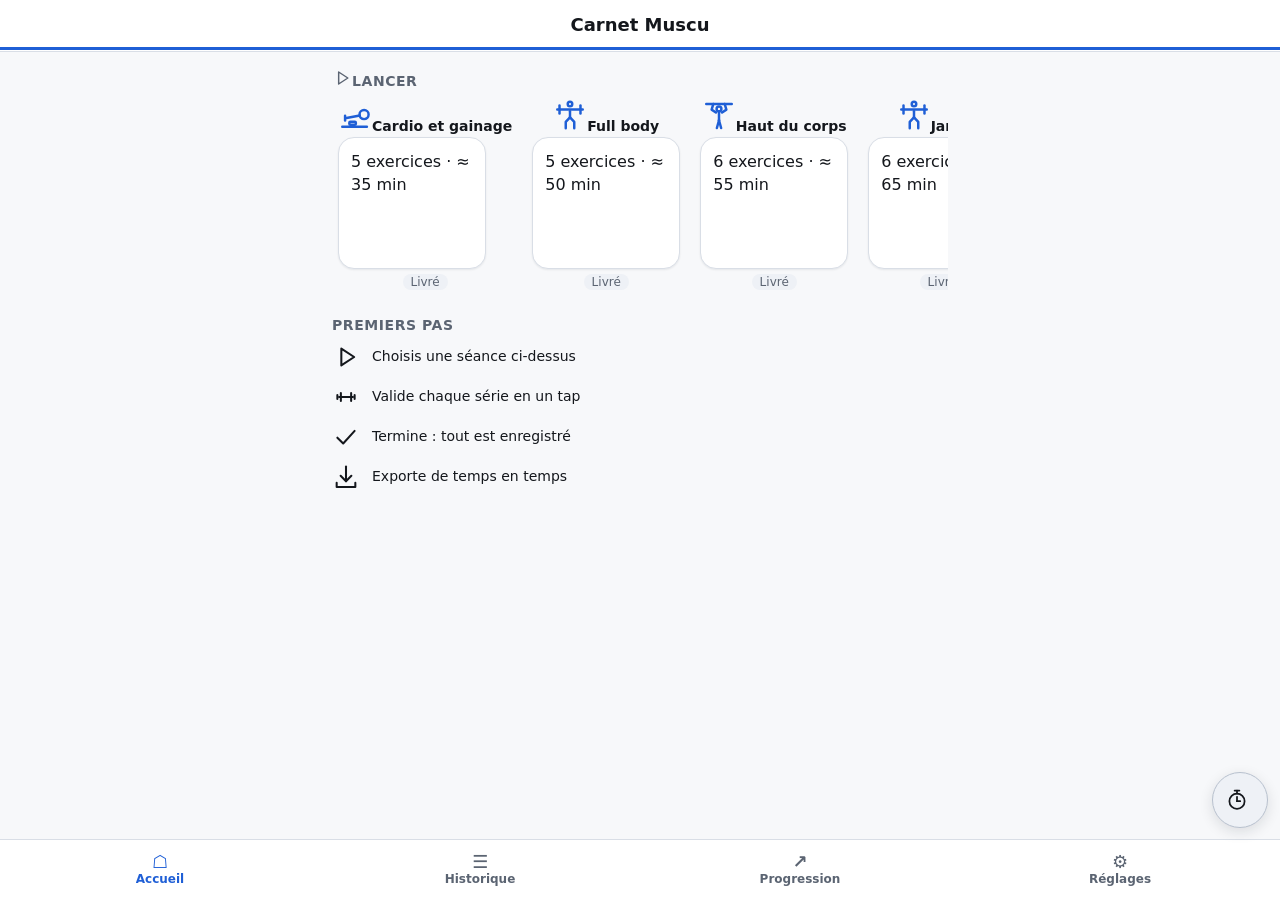
==== index.html @ d7619fd2 "Sport-suivi — PWA de suivi de musculation, hors-ligne Application vanilla JS (aucune dependance, auc" ====
<!doctype html>
<html lang="fr">
<head>
<meta charset="utf-8">
<!-- viewport-fit=cover : sans lui, env(safe-area-inset-*) vaut TOUJOURS 0px et la barre d'action
     basse passe sous l'indicateur d'accueil iOS, ce qui rend le bouton primaire intappable. -->
<meta name="viewport" content="width=device-width,initial-scale=1,viewport-fit=cover">

<title>Carnet Muscu</title>
<meta name="description" content="Carnet de musculation hors-ligne : séances, séries, progression.">

<!-- Deux theme-color plutot qu'une : la barre systeme suit le theme de l'appareil sans que le JS
     ait a intervenir, donc AVANT meme que le premier module ES soit charge. -->
<meta name="theme-color" content="#f7f8fa" media="(prefers-color-scheme: light)">
<meta name="theme-color" content="#0f1115" media="(prefers-color-scheme: dark)">

<link rel="manifest" href="./manifest.json">
<link rel="icon" href="./icons/favicon.svg" type="image/svg+xml">
<link rel="apple-touch-icon" href="./icons/apple-touch-icon-180.png">

<!-- ⚠ Sans apple-mobile-web-app-capable, `navigator.standalone` ne passe JAMAIS a true :
     toute la detection iOS de ui/install.js echoue et l'aide a l'installation s'affiche
     indefiniment a un utilisateur qui a deja installe l'application. -->
<meta name="apple-mobile-web-app-capable" content="yes">
<meta name="apple-mobile-web-app-title" content="Muscu">
<meta name="apple-mobile-web-app-status-bar-style" content="black-translucent">

<!-- Ordre impose : tokens (variables) avant tout ce qui les consomme. -->
<link rel="stylesheet" href="./css/tokens.css">
<link rel="stylesheet" href="./css/base.css">
<link rel="stylesheet" href="./css/components.css">
<link rel="stylesheet" href="./css/views.css">
<!-- v2 : cartes, defilements horizontaux, grilles d'icones, tiroir du minuteur. En DERNIER :
     il complete les feuilles precedentes et doit pouvoir les surcharger. -->
<link rel="stylesheet" href="./css/v2.css">
</head>
<body>

<!-- ══════════════════════════════════════════════════════════════════════════════════════════
     ZONE A — COQUILLE STATIQUE.
     Ecrite EN DUR ici et JAMAIS reconstruite : le JS ne fait que muter textContent, classes et
     attributs de ces noeuds. C'est cette regle qui garantit que le minuteur en cours, le focus,
     la position de scroll et le bouton sous le doigt survivent a toute action de saisie.
     Tout noeud pilote par le JS porte un id : aucune recherche par selecteur structurel, qui
     casserait silencieusement au premier remaniement de la mise en page.

     ⚠ VOCABULAIRE DE CLASSES : un seul tiret, jamais de BEM. css/ et tout le JS nomment les
     classes ainsi (.entete-bouton, .nav-onglet, .barre-action-primaire) ; ecrire ici
     .entete__bouton reviendrait a n'avoir AUCUNE regle de style sur la coquille.
     ══════════════════════════════════════════════════════════════════════════════════════════ -->

<a class="lien-evitement" href="#vue">Aller au contenu</a>

<!-- ⚠ .coquille est PORTEUSE DE FONCTION, pas de decoration : deux regles de css/ la visent —
     .coquille[data-seance='active'] .nav-basse (masque la navigation basse pendant une seance,
     sinon elle recouvre la barre d'action) et .coquille[data-repos='fini']::after (lisere vert de
     fin de repos, seul canal d'alerte fiable sur iOS). views/seance.js et ui/timer-view.js la
     cherchent par `document.querySelector('.coquille')` : si elle disparait, leur repli sur
     <body> est SILENCIEUX et les deux comportements sont perdus sans la moindre erreur.
     Ne contient QUE les zones en flux. Tout ce qui se superpose (feuille, pave, bandeau, toast,
     ecran de secours) reste DEHORS : `overflow: hidden` les rognerait. -->
<div class="coquille" id="coquille">

  <header class="entete" id="entete">
    <!-- Cache par defaut : la racine #/ n'a nulle part ou revenir. Les vues le devoilent. -->
    <button class="entete-bouton" id="btn-retour" type="button" aria-label="Retour" hidden>
      <span aria-hidden="true">&#8592;</span>
    </button>
    <div class="entete-textes">
      <h1 class="entete-titre" id="titre-ecran">Carnet Muscu</h1>
      <!-- Porte « 18:42 · Exercice 3/6 » pendant une seance : l'information de situation doit
           rester lisible sans scroller, d'ou sa place dans la coquille collee. -->
      <p class="entete-sous-titre" id="sous-titre-ecran" hidden></p>
    </div>
    <button class="entete-bouton" id="btn-menu" type="button" aria-label="Menu" aria-haspopup="menu" aria-expanded="false" hidden>
      <span aria-hidden="true">&#8942;</span>
    </button>
  </header>

  <!-- ZONE B — vues. Volontairement VIDE : le routeur monte ici et n'ecrit jamais ailleurs.
       boot.js le recupere par `document.querySelector('main')`.
       ⚠ .vue-conteneur et NON .vue : .vue-conteneur est la zone defilante (flex: 1, overflow-y),
       .vue est la section que CHAQUE vue construit dedans (largeur maximale et respiration).
       Les confondre imbrique deux fois le padding et empeche <main> de defiler. -->
  <main class="vue-conteneur" id="vue" tabindex="-1"></main>

  <!-- Navigation principale. Statique : les 4 onglets ne changent jamais, seule la classe
       active et aria-current sont mutees par le routeur. -->
  <nav class="nav-basse" id="nav-onglets" aria-label="Navigation principale">
    <a class="nav-onglet" id="onglet-accueil" href="#/" data-onglet="accueil">
      <span class="nav-onglet-icone" aria-hidden="true">&#9750;</span><span class="nav-onglet-nom">Accueil</span>
    </a>
    <a class="nav-onglet" id="onglet-historique" href="#/historique" data-onglet="historique">
      <span class="nav-onglet-icone" aria-hidden="true">&#9776;</span><span class="nav-onglet-nom">Historique</span>
    </a>
    <a class="nav-onglet" id="onglet-progression" href="#/progression" data-onglet="progression">
      <span class="nav-onglet-icone" aria-hidden="true">&#8599;</span><span class="nav-onglet-nom">Progression</span>
    </a>
    <a class="nav-onglet" id="onglet-reglages" href="#/reglages" data-onglet="reglages">
      <span class="nav-onglet-icone" aria-hidden="true">&#9881;</span><span class="nav-onglet-nom">Réglages</span>
    </a>
  </nav>

  <!-- BARRE D'ACTION BASSE — exactement DEUX zones, jamais quatre roles.
       Masquee hors seance ; jamais supprimee du DOM, sinon le minuteur mourrait avec elle. -->
  <div class="barre-action" id="barre-action" hidden>
    <!-- Zone minuteur : largeur FIXE de 88 px imposee par le CSS. Toujours presente, grisee quand
         inactive : une zone qui apparait/disparait deplacerait le bouton primaire sous le doigt
         au moment exact ou l'utilisateur le vise. -->
    <div class="barre-action-minuteur" id="zone-minuteur" role="timer" aria-live="off" aria-label="Minuteur de repos">
      <output class="minuteur" id="minuteur-valeur">--:--</output>
      <button class="minuteur-bascule" id="btn-minuteur" type="button" aria-label="Démarrer ou arrêter le repos" disabled>
        <span aria-hidden="true">&#9654;</span>
      </button>
    </div>
    <!-- Bouton primaire : un seul, jamais remplace ni deplace. Seuls son libelle, son etat
         disabled et sa classe de variante changent.
         ⚠ Les trois classes sont necessaires : .bouton donne la boite, .bouton-primaire la
         couleur d'accent, .barre-action-primaire la CIBLE GEANTE (72 px, --txt-xl). -->
    <button class="bouton bouton-primaire barre-action-primaire" id="btn-primaire" type="button">Valider la série</button>
  </div>

</div>

<!-- ══════════════════════════════════════════════════════════════════════════════════════════
     ZONE A bis — les superpositions. HORS de la coquille : elles sont toutes en position fixe et
     `overflow: hidden` de la coquille n'a rien a faire au-dessus d'elles.
     ══════════════════════════════════════════════════════════════════════════════════════════ -->

<!-- Feuille superposee. Une feuille est un PARAMETRE de la route courante (#/seance?sheet=ajout),
     jamais une route : #/seance n'est donc jamais demonte par une action de saisie.
     ui/sheet.js pose lui aussi cette classe a l'ouverture : la poser ici la rend simplement vraie
     des le premier rendu. -->
<div class="feuille-conteneur" id="conteneur-feuille" hidden></div>

<!-- Pave numerique in-app. Separe de la feuille : il peut se superposer a une feuille ouverte
     (edition d'une serie -> saisie d'un nombre) sans la fermer. Simple point d'ancrage :
     ui/keypad.js y construit une feuille qui se positionne elle-meme. -->
<div class="pave-hote" id="conteneur-pave" hidden></div>

<!-- Bandeau de mise a jour. ⚠ Regle produit : jamais affiche tant qu'une seance est active ;
     ui/update.js met la proposition en file jusqu'a la cloture. Aucun reload automatique. -->
<div class="bandeau-maj" id="bandeau-maj" role="status" hidden>
  <p class="bandeau-texte" id="bandeau-maj-texte">Une nouvelle version est prête.</p>
  <div class="bandeau-actions">
    <button class="bouton bouton-fantome" id="btn-maj-plus-tard" type="button">Plus tard</button>
    <button class="bouton bouton-primaire" id="btn-maj-recharger" type="button">Recharger</button>
  </div>
</div>

<!-- Zone de toast : AU-DESSUS de la barre d'action, jamais dessous. aria-live polite pour ne pas
     interrompre la lecture d'ecran en pleine saisie. -->
<div class="zone-toast" id="zone-toast" role="status" aria-live="polite"></div>

<!-- ECRAN DE SECOURS — jamais d'ecran blanc. Present dans le HTML et non construit par le JS :
     il doit rester atteignable quand c'est justement le JS d'amorcage qui a echoue.
     Le bouton d'export lit le miroir chaud (localStorage), donc fonctionne meme IDB mort. -->
<div class="ecran-secours" id="ecran-secours" role="alertdialog" aria-labelledby="secours-titre" aria-describedby="secours-message" hidden>
  <div class="ecran-secours-boite">
    <h2 class="ecran-secours-titre" id="secours-titre">L'application n'a pas pu démarrer</h2>
    <p class="ecran-secours-texte" id="secours-message">Vos données ne sont pas perdues. Exportez-les avant toute autre action.</p>
    <pre class="ecran-secours-message" id="secours-detail" hidden></pre>
    <div class="ecran-secours-actions">
      <button class="bouton bouton-primaire" id="btn-secours-exporter" type="button">Exporter mes données</button>
      <button class="bouton" id="btn-secours-reessayer" type="button">Réessayer</button>
      <button class="bouton bouton-danger" id="btn-secours-reinitialiser" type="button">Réinitialiser</button>
    </div>
    <!-- Recours visible de l'export : <a download> echoue SILENCIEUSEMENT en standalone iOS. -->
    <textarea class="zone-texte-export" id="secours-texte" readonly rows="6" aria-label="Données exportées" hidden></textarea>
  </div>
</div>

<noscript>
  <p class="message-noscript">Cette application nécessite JavaScript pour fonctionner.</p>
</noscript>

<!-- Chemin RELATIF obligatoire : « /js/boot.js » pointerait vers la racine de github.io, hors
     du depot, et ne repondrait qu'un 404. -->
<script type="module" src="./js/boot.js"></script>
</body>
</html>
---- css/tokens.css ----
/* tokens.css — l'unique source des valeurs de design.
   Aucune regle de mise en forme ici : uniquement des variables. base.css, components.css et
   views.css ne referencent QUE ces variables, jamais une couleur en dur. C'est ce qui permet la
   bascule de theme sans re-rendu : le moteur de courbes SVG lui-meme lit ces variables via
   currentColor et var(), donc un simple changement d'attribut sur <html> recolore tout. */

/* ─────────────────────────── Theme CLAIR (defaut) ─────────────────────────── */
:root {
  color-scheme: light;

  --fond: #f7f8fa;
  --surface: #ffffff;
  --surface-haute: #eef1f6;
  --texte: #14171c;
  --texte-attenue: #5b6472;

  --accent: #1f5fd6;
  --accent-contraste: #ffffff; /* texte pose SUR l'accent */
  --accent-doux: #e3ecfd; /* aplat teinte, pour les etats selectionnes */

  --succes: #0e7a52;
  --succes-doux: #dcf3e9;
  --alerte: #c62828;
  --alerte-doux: #fbe3e3;

  --bordure: #d9dee6;
  --bordure-forte: #b7c0cd;

  /* Voile d'assombrissement derriere une feuille basse. */
  --voile: rgba(12, 16, 24, 0.45);

  --ombre-1: 0 1px 2px rgba(16, 22, 33, 0.08);
  --ombre-2: 0 4px 14px rgba(16, 22, 33, 0.12);
  --ombre-3: 0 -8px 28px rgba(16, 22, 33, 0.16);
}

/* Preference systeme sombre — desactivee des que l'utilisateur a choisi « clair » a la main.
   Le :not() est ce qui fait gagner le reglage manuel CONTRE la preference systeme sans avoir a
   surencherir en specificite ailleurs. */
@media (prefers-color-scheme: dark) {
  :root:not([data-theme='clair']) {
    color-scheme: dark;

    --fond: #0f1115;
    --surface: #171a21;
    --surface-haute: #1f242d;
    --texte: #eef1f6;
    --texte-attenue: #98a1b0;

    --accent: #4f8cff;
    --accent-contraste: #08101d; /* texte SOMBRE sur bleu clair : lisible bras tendu en salle */
    --accent-doux: #1b2740;

    --succes: #3ddc97;
    --succes-doux: #16302a;
    --alerte: #ff6b6b;
    --alerte-doux: #33191c;

    --bordure: #2a303b;
    --bordure-forte: #3c4552;

    --voile: rgba(0, 0, 0, 0.62);

    --ombre-1: 0 1px 2px rgba(0, 0, 0, 0.5);
    --ombre-2: 0 4px 14px rgba(0, 0, 0, 0.55);
    --ombre-3: 0 -8px 28px rgba(0, 0, 0, 0.6);
  }
}

/* Reglage manuel « sombre » : gagne meme si le systeme est en clair. */
:root[data-theme='sombre'] {
  color-scheme: dark;

  --fond: #0f1115;
  --surface: #171a21;
  --surface-haute: #1f242d;
  --texte: #eef1f6;
  --texte-attenue: #98a1b0;

  --accent: #4f8cff;
  --accent-contraste: #08101d;
  --accent-doux: #1b2740;

  --succes: #3ddc97;
  --succes-doux: #16302a;
  --alerte: #ff6b6b;
  --alerte-doux: #33191c;

  --bordure: #2a303b;
  --bordure-forte: #3c4552;

  --voile: rgba(0, 0, 0, 0.62);

  --ombre-1: 0 1px 2px rgba(0, 0, 0, 0.5);
  --ombre-2: 0 4px 14px rgba(0, 0, 0, 0.55);
  --ombre-3: 0 -8px 28px rgba(0, 0, 0, 0.6);
}

/* Reglage manuel « clair » : gagne meme si le systeme est en sombre. Redondant avec le :not()
   ci-dessus, mais ecrit explicitement pour que la regle « le manuel prime » reste vraie meme si
   la requete de media evolue. */
:root[data-theme='clair'] {
  color-scheme: light;

  --fond: #f7f8fa;
  --surface: #ffffff;
  --surface-haute: #eef1f6;
  --texte: #14171c;
  --texte-attenue: #5b6472;

  --accent: #1f5fd6;
  --accent-contraste: #ffffff;
  --accent-doux: #e3ecfd;

  --succes: #0e7a52;
  --succes-doux: #dcf3e9;
  --alerte: #c62828;
  --alerte-doux: #fbe3e3;

  --bordure: #d9dee6;
  --bordure-forte: #b7c0cd;

  --voile: rgba(12, 16, 24, 0.45);

  --ombre-1: 0 1px 2px rgba(16, 22, 33, 0.08);
  --ombre-2: 0 4px 14px rgba(16, 22, 33, 0.12);
  --ombre-3: 0 -8px 28px rgba(16, 22, 33, 0.16);
}

/* ─────────────────────────── Valeurs independantes du theme ─────────────────────────── */
:root {
  /* Cibles tactiles. 56 px est le PLANCHER de tout ce qui se tape en seance, pas une moyenne :
     l'application est utilisee d'une seule main, mains moites, telephone parfois pose au sol.
     --cible-mini (44 px) est reserve aux commandes de reglage, jamais a la saisie d'une serie. */
  --cible-tactile: 56px;
  --cible-mini: 44px;
  --cible-geante: 72px; /* bouton primaire de la barre d'action, « Reprendre » de l'accueil */

  /* Espacements. Echelle de 4 : au-dela de 6 crans, plus personne ne choisit juste. */
  --esp-1: 4px;
  --esp-2: 8px;
  --esp-3: 12px;
  --esp-4: 16px;
  --esp-5: 24px;
  --esp-6: 32px;

  --rayon-s: 6px;
  --rayon-m: 10px;
  --rayon-l: 16px;
  --rayon-xl: 22px;
  --rayon-plein: 999px;

  /* Plans nommes. Toute valeur de z-index de l'application vient d'ici : un entier ecrit en dur
     dans un composant est une regression de superposition garantie six mois plus tard.
     Ordre : barre d'action < feuille < pave < bandeau de MAJ < toast.
     Le toast passe au-dessus de tout parce qu'il porte « Annuler » : il doit rester atteignable
     meme quand une feuille vient de s'ouvrir. */
  --z-barre: 30;
  --z-tiroir: 35;        /* tiroir du minuteur : au-dessus de la barre d'action et de la
                            navigation, mais SOUS la feuille et le pave — on doit pouvoir ouvrir
                            le pave numerique depuis le reglage libre du minuteur. */
  --z-feuille: 40;
  --z-pave: 50;
  --z-bandeau: 60;
  --z-toast: 70;

  /* Encoches et barres systeme. Centralises ici pour que index.html reste la seule coquille :
     les composants ecrivent calc(... + var(--safe-bas)) sans re-invoquer env(). */
  --safe-haut: env(safe-area-inset-top, 0px);
  --safe-bas: env(safe-area-inset-bottom, 0px);
  --safe-gauche: env(safe-area-inset-left, 0px);
  --safe-droite: env(safe-area-inset-right, 0px);

  /* Hauteurs des zones fixes de la coquille (zone A). Les vues s'en servent pour reserver leur
     marge basse : sans cela, la derniere serie de la liste passe SOUS la barre d'action. */
  --hauteur-entete: 52px;
  /* ⚠ Valeur DEDUITE de la barre reelle, jamais choisie a vue : .barre-action pose --esp-3 en
     haut, un contenu d'au moins --cible-geante, puis --esp-3 en bas, soit 12 + 72 + 12 = 96 px.
     Les 76 px ecrits ici auparavant faisaient passer la derniere serie de la liste, le toast et
     le panneau du minuteur 20 px TROP BAS, donc sous la barre. L'encoche n'est PAS comprise :
     tous les consommateurs ecrivent deja calc(var(--hauteur-barre-action) + var(--safe-bas)). */
  --hauteur-barre-action: calc(var(--cible-geante) + var(--esp-3) * 2);
  --hauteur-nav: 60px;

  --police: system-ui, -apple-system, 'Segoe UI', Roboto, 'Helvetica Neue', Arial, sans-serif;

  /* ⚠ Aucune taille de texte focalisable ne descend sous 16 px : en dessous, iOS zoome
     automatiquement a la mise au point et l'ecran de seance part de travers. */
  --txt-xs: 12px;
  --txt-s: 14px;
  --txt-m: 16px;
  --txt-l: 18px;
  --txt-xl: 22px;
  --txt-xxl: 30px;
  --txt-geant: 44px; /* minuteur de repos : lisible a deux metres, telephone pose au sol */

  --duree-courte: 120ms;
  --duree-moyenne: 240ms;
  --courbe-sortie: cubic-bezier(0.2, 0.8, 0.2, 1);

  --largeur-max: 640px; /* mise en page centree sur tablette, sans jamais casser le 360 px */
}
---- css/base.css ----
/* base.css — reset oriente tactile.
   Ce fichier ne stylise rien : il neutralise les comportements par defaut des navigateurs mobiles
   qui rendent une application de salle inutilisable (delai de 300 ms, pull-to-refresh, zoom a la
   mise au point, selection de texte parasite sous le pouce). */

*,
*::before,
*::after {
  box-sizing: border-box;
}

html,
body,
h1,
h2,
h3,
h4,
p,
figure,
blockquote,
dl,
dd,
ul,
ol,
li,
fieldset,
legend {
  margin: 0;
  padding: 0;
}

ul,
ol {
  list-style: none;
}

html {
  /* ⚠ 100dvh et JAMAIS 100vh : sur mobile, vh est calcule barre d'URL RETRACTEE. Avec 100vh, le
     bas de la barre d'action de seance passe sous la barre d'URL des l'ouverture, donc le bouton
     « Valider la serie » est partiellement inatteignable. */
  height: 100dvh;
  /* ⚠ Empeche le zoom automatique d'iOS a la rotation. Ne bloque PAS le zoom manuel : le
     desactiver serait un defaut d'accessibilite. */
  -webkit-text-size-adjust: 100%;
  text-size-adjust: 100%;
}

body {
  height: 100dvh;
  margin: 0;
  background: var(--fond);
  color: var(--texte);
  font-family: var(--police);
  font-size: var(--txt-m);
  line-height: 1.45;
  /* ⚠ Supprime le pull-to-refresh : en pleine seance, un scroll vers le haut un peu vif dans la
     liste des series rechargeait l'application. Bloque aussi le rebond de chainage vers la page
     hote. */
  overscroll-behavior: none;
  /* ⚠ Le halo gris d'appui d'Android/WebKit apparait avec ~100 ms de retard sur un stepper
     tenu enfonce : il donne l'impression que l'appui long n'a pas ete pris en compte. */
  -webkit-tap-highlight-color: transparent;
  /* La coquille gere son propre defilement, zone par zone. */
  overflow: hidden;
  /* Encoche iOS en HAUT comme en BAS : en mode standalone il n'y a plus de barre de navigateur
     pour absorber l'encoche, et l'en-tete colle de la seance passerait dessous. */
  padding-top: var(--safe-haut);
  padding-bottom: var(--safe-bas);
  padding-left: var(--safe-gauche);
  padding-right: var(--safe-droite);
}

/* ⚠ touch-action: manipulation supprime l'attente du double-tap-to-zoom, soit ~300 ms de delai
   sur CHAQUE validation de serie. Sur une seance de 24 series c'est 7 secondes d'inertie
   ressentie. Pose sur les controles seulement : le contenu defilant garde le zoom par pincement. */
button,
[role='button'],
a,
label,
summary,
input,
select,
textarea,
.stepper-bouton,
.pave-touche,
.nav-onglet {
  touch-action: manipulation;
}

button,
input,
select,
textarea {
  font: inherit;
  color: inherit;
  background: none;
  border: none;
  border-radius: 0;
  /* ⚠ 16 px minimum sur tout ce qui peut recevoir le focus : en dessous, iOS zoome sur le champ
     et ne dezoome jamais tout seul. Vaut aussi pour les <select> de reglages. */
  font-size: max(var(--txt-m), 1rem);
}

button {
  cursor: pointer;
  -webkit-appearance: none;
  appearance: none;
}

button:disabled {
  cursor: default;
  opacity: 0.45;
}

a {
  color: var(--accent);
  text-decoration: none;
}

/* ⚠ Selection de texte interdite sur les controles : un appui long sur un stepper declenchait la
   loupe de selection iOS et volait le geste d'acceleration. */
button,
[role='button'],
.stepper,
.pave,
.barre-action,
.nav-basse,
.accordeon-entete,
.ligne-serie,
output,
label {
  -webkit-user-select: none;
  user-select: none;
  -webkit-touch-callout: none;
}

/* Reautorise la selection la ou elle a du sens : notes de seance, rapport d'import, textarea de
   secours de l'export (3e canal), messages d'erreur a recopier. */
.note,
.notes,
.texte-selectionnable,
textarea,
pre,
code,
.rapport-import,
.ecran-secours-message {
  -webkit-user-select: text;
  user-select: text;
  -webkit-touch-callout: default;
}

/* ⚠ Chiffres a chasse fixe PARTOUT ou un nombre change en place : sans cela le minuteur fait
   trembler la barre d'action a chaque seconde (le « 1 » est plus etroit que le « 8 »), et la
   colonne de charges du tableau de progression danse au defilement. */
output,
time,
.nombre,
.minuteur,
.stepper-valeur,
.pave-affichage,
.courbe-etiquette,
table,
th,
td {
  font-variant-numeric: tabular-nums;
  font-feature-settings: 'tnum' 1;
}

h1,
h2,
h3,
h4 {
  font-size: inherit;
  font-weight: 600;
  line-height: 1.25;
}

img,
svg {
  display: block;
  max-width: 100%;
}

table {
  border-collapse: collapse;
  width: 100%;
}

hr {
  border: none;
  border-top: 1px solid var(--bordure);
  margin: var(--esp-4) 0;
}

/* Focus visible au clavier uniquement : un contour permanent au doigt parasite la lecture. */
:focus {
  outline: none;
}

:focus-visible {
  outline: 3px solid var(--accent);
  outline-offset: 2px;
}

/* Masquage accessible : lu par les lecteurs d'ecran, invisible a l'oeil. Sert aux libelles des
   boutons a icone de la barre d'action. */
.hors-ecran {
  position: absolute;
  width: 1px;
  height: 1px;
  margin: -1px;
  padding: 0;
  overflow: hidden;
  clip: rect(0 0 0 0);
  clip-path: inset(50%);
  white-space: nowrap;
  border: 0;
}

/* ⚠ Lien d'evitement : hors champ tant qu'il n'a pas le focus, et JAMAIS `display: none` ni
   `visibility: hidden` — un lien ainsi masque n'est plus focalisable, donc le raccourci clavier
   qui saute la navigation n'existerait plus du tout. Au focus il revient DANS l'ecran, sous
   l'encoche haute, et par-dessus tout le reste. */
.lien-evitement {
  position: fixed;
  top: var(--safe-haut);
  left: var(--esp-3);
  z-index: var(--z-toast);
  transform: translateY(-200%);
  padding: var(--esp-2) var(--esp-4);
  min-height: var(--cible-mini);
  display: inline-flex;
  align-items: center;
  border-radius: var(--rayon-m);
  background: var(--surface);
  border: 1px solid var(--accent);
  color: var(--accent);
  font-weight: 600;
  transition: transform var(--duree-courte) var(--courbe-sortie);
}

.lien-evitement:focus-visible,
.lien-evitement:focus {
  transform: translateY(0);
}

/* Sans JavaScript il n'y a ni coquille ni vue : le message est le SEUL contenu de la page, donc
   il se pose lui-meme au centre plutot que de compter sur une mise en page absente. */
.message-noscript {
  margin: var(--esp-6) auto;
  max-width: var(--largeur-max);
  padding: var(--esp-4);
  border: 1px solid var(--bordure);
  border-radius: var(--rayon-m);
  background: var(--surface);
  text-align: center;
}

[hidden] {
  display: none !important;
}

/* Zones defilantes : inertie iOS conservee, chainage du defilement coupe pour qu'un scroll en
   butee dans une feuille ne fasse pas bouger la page derriere. */
.defilable {
  overflow-y: auto;
  -webkit-overflow-scrolling: touch;
  overscroll-behavior: contain;
}

/* ⚠ Respect de « animations reduites ». Les transitions de feuille et le balayage de la courbe
   sont du confort ; le mouvement declenche des nausees chez une partie des utilisateurs et
   l'application reste integralement fonctionnelle sans. */
@media (prefers-reduced-motion: reduce) {
  *,
  *::before,
  *::after {
    animation-duration: 0.01ms !important;
    animation-iteration-count: 1 !important;
    transition-duration: 0.01ms !important;
    scroll-behavior: auto !important;
  }
}
---- css/components.css ----
/* components.css — les fragments reutilisables.
   Convention : un composant = un bloc de classes en francais, kebab-case, sans BEM. Les ETATS
   passent par un attribut `data-*` et non par une classe supplementaire, parce que les fragments
   vivants (ligne de serie, stepper, minuteur) sont mutes par setAttribute cible et jamais
   reconstruits : `el.dataset.etat = 'faite'` est une mutation d'un seul attribut, la ou un
   classList.remove/add en enchaine trois. */

/* ═════════════════════════════ Boutons ═════════════════════════════ */

.bouton {
  display: inline-flex;
  align-items: center;
  justify-content: center;
  gap: var(--esp-2);
  min-height: var(--cible-tactile);
  padding: 0 var(--esp-4);
  border-radius: var(--rayon-m);
  background: var(--surface-haute);
  color: var(--texte);
  font-size: var(--txt-m);
  font-weight: 600;
  border: 1px solid var(--bordure);
  transition: background var(--duree-courte) linear, transform var(--duree-courte) linear;
}

/* Retour tactile immediat : sur mobile il n'y a pas de :hover, l'etat actif EST le seul retour
   visuel entre l'appui et l'effet. */
.bouton:active {
  transform: scale(0.98);
  background: var(--bordure);
}

.bouton-primaire {
  background: var(--accent);
  color: var(--accent-contraste);
  border-color: transparent;
}

.bouton-primaire:active {
  background: var(--accent);
  filter: brightness(0.92);
}

.bouton-danger {
  color: var(--alerte);
  border-color: var(--alerte);
  background: var(--alerte-doux);
}

.bouton-fantome {
  background: transparent;
  border-color: transparent;
  color: var(--texte-attenue);
  font-weight: 500;
}

.bouton-geant {
  min-height: var(--cible-geante);
  width: 100%;
  font-size: var(--txt-xl);
}

/* Bouton a icone seule : reste carre et au gabarit tactile. */
.bouton-icone {
  min-width: var(--cible-tactile);
  padding: 0;
}

.bouton-large {
  width: 100%;
}

/* ═════════════════════════════ Stepper ═════════════════════════════ */
/* [ − ] [ valeur ] [ + ] — l'outil de saisie par defaut. Les deux boutons font 56 px et la zone
   de valeur est TAPABLE (elle ouvre le pave numerique) : c'est un troisieme controle, pas un
   affichage. */

.stepper {
  display: grid;
  grid-template-columns: var(--cible-tactile) 1fr var(--cible-tactile);
  align-items: stretch;
  min-height: var(--cible-tactile);
  border: 1px solid var(--bordure);
  border-radius: var(--rayon-m);
  background: var(--surface);
  overflow: hidden;
}

.stepper-bouton {
  display: flex;
  align-items: center;
  justify-content: center;
  width: var(--cible-tactile);
  min-height: var(--cible-tactile);
  font-size: var(--txt-xl);
  font-weight: 700;
  color: var(--texte);
  background: var(--surface-haute);
}

.stepper-bouton:active {
  background: var(--accent-doux);
  color: var(--accent);
}

.stepper-bouton:disabled {
  color: var(--texte-attenue);
}

/* Zone de valeur : tapable, donc traitee comme un bouton (gabarit, retour actif), mais rendue en
   <output> puisque l'application n'a AUCUN <input> en seance. */
.stepper-valeur {
  display: flex;
  align-items: baseline;
  justify-content: center;
  gap: 2px;
  padding: 0 var(--esp-2);
  font-size: var(--txt-xl);
  font-weight: 700;
  background: transparent;
  color: var(--texte);
}

.stepper-valeur:active {
  background: var(--accent-doux);
}

.stepper-unite {
  font-size: var(--txt-s);
  font-weight: 500;
  color: var(--texte-attenue);
}

/* Pastille « Ouvrir le pave » : apparait quand l'appui long a atteint son plafond de +/- 10 pas.
   Au-dela, continuer a incrementer est plus lent que taper le nombre. */
.stepper-astuce {
  display: block;
  margin-top: var(--esp-1);
  padding: var(--esp-1) var(--esp-3);
  border-radius: var(--rayon-plein);
  background: var(--accent-doux);
  color: var(--accent);
  font-size: var(--txt-s);
  font-weight: 600;
  text-align: center;
}

.stepper-astuce[hidden] {
  display: none;
}

/* Le stepper signale son incrementation par un flash de la valeur, pas par une animation de
   position : le doigt est POSE dessus pendant l'acceleration. */
.stepper[data-actif='oui'] .stepper-valeur {
  color: var(--accent);
}

/* ═════════════════════════════ Ligne de serie ═════════════════════════════ */
/* Quatre etats exclusifs portes par data-etat : a-faire | en-edition | faite | non-faite.
   ⚠ Tap = edition, appui long = suppression. Aucun bouton « modifier » : il volerait 44 px de
   large sur chacune des 24 lignes d'une seance. */

.ligne-serie {
  display: grid;
  grid-template-columns: 28px 1fr auto;
  align-items: center;
  gap: var(--esp-3);
  min-height: var(--cible-tactile);
  padding: var(--esp-2) var(--esp-3);
  border-radius: var(--rayon-m);
  border: 1px solid transparent;
  background: transparent;
  width: 100%;
  text-align: left;
  transition: background var(--duree-courte) linear;
}

.ligne-serie-numero {
  color: var(--texte-attenue);
  font-size: var(--txt-s);
  font-weight: 600;
  text-align: center;
}

.ligne-serie-valeurs {
  display: flex;
  align-items: center;
  flex-wrap: wrap;
  gap: var(--esp-2);
  font-size: var(--txt-l);
  font-weight: 600;
}

.ligne-serie-annexe {
  display: flex;
  align-items: center;
  gap: var(--esp-2);
  font-size: var(--txt-s);
  color: var(--texte-attenue);
}

/* Etat 1 — a faire : la ligne en attente, discrete mais lisible. */
.ligne-serie[data-etat='a-faire'] {
  background: var(--surface);
  border-color: var(--bordure);
}

/* Etat 2 — en edition : la ligne courante, celle qui porte les steppers. Elle s'ouvre en colonne
   parce qu'un stepper de 56 px ne cohabite pas avec une grille de 3 colonnes sur 360 px. */
.ligne-serie[data-etat='en-edition'] {
  display: block;
  background: var(--surface);
  border-color: var(--accent);
  box-shadow: var(--ombre-1);
  padding: var(--esp-3);
}

.ligne-serie[data-etat='en-edition'] .ligne-serie-valeurs {
  display: grid;
  grid-template-columns: 1fr 1fr;
  gap: var(--esp-2);
  margin-top: var(--esp-2);
}

/* Un seul champ de saisie (modes 'poids-du-corps' et 'temps') : il prend toute la largeur. */
.ligne-serie[data-etat='en-edition'] .ligne-serie-valeurs > *:only-child {
  grid-column: 1 / -1;
}

/* Etat 3 — faite : figee. Le vert n'est pas decoratif, c'est le seul repere de progression quand
   on releve les yeux entre deux series. */
.ligne-serie[data-etat='faite'] {
  background: var(--succes-doux);
}

.ligne-serie[data-etat='faite'] .ligne-serie-numero {
  color: var(--succes);
}

/* Etat 4 — non faite : conservee a l'ecran et dans les donnees, EXCLUE de tout agregat. Barree
   plutot que supprimee : « je n'ai pas fait ma 4e serie » est une information d'entrainement. */
.ligne-serie[data-etat='non-faite'] {
  background: transparent;
  border-color: var(--bordure);
  color: var(--texte-attenue);
}

.ligne-serie[data-etat='non-faite'] .ligne-serie-valeurs {
  text-decoration: line-through;
  font-weight: 500;
}

/* Serie d'echauffement : distinguee sans etre devalorisee (elle compte pour l'utilisateur, pas
   pour les statistiques). */
.ligne-serie-etiquette {
  padding: 2px var(--esp-2);
  border-radius: var(--rayon-plein);
  background: var(--surface-haute);
  color: var(--texte-attenue);
  font-size: var(--txt-xs);
  font-weight: 600;
  text-transform: uppercase;
  letter-spacing: 0.04em;
}

/* Serie ratee (« rackee avant la fin ») : liseree, jamais masquee. */
.ligne-serie[data-echec='oui'] {
  box-shadow: inset 3px 0 0 0 var(--alerte);
}

/* Appui long en cours : retour visuel AVANT le declenchement de la suppression, sinon le geste
   parait ne rien faire pendant 500 ms. */
.ligne-serie[data-appui='long'] {
  background: var(--alerte-doux);
}

/* Actions sous le bloc de saisie : « + Serie » et « Non faite ». */
.ligne-serie-actions {
  display: flex;
  gap: var(--esp-2);
  padding: var(--esp-2) var(--esp-3) var(--esp-3);
}

.ligne-serie-actions .bouton {
  flex: 1;
  min-height: var(--cible-mini);
  font-size: var(--txt-s);
}

/* Rappel « Derniere fois » : NON editable, c'est le coeur de la valeur de l'application. */
.rappel-precedent {
  padding: var(--esp-2) var(--esp-3);
  border-left: 3px solid var(--accent);
  background: var(--surface-haute);
  border-radius: 0 var(--rayon-s) var(--rayon-s) 0;
  font-size: var(--txt-s);
  color: var(--texte-attenue);
}

.rappel-precedent-valeurs {
  color: var(--texte);
  font-weight: 600;
}

/* ═════════════════════════════ Barre d'action basse ═════════════════════════════ */
/* Deux zones FIXES, jamais quatre roles : le minuteur a gauche (toujours present, gris quand
   inactif), le bouton primaire a droite (jamais remplace, jamais deplace). C'est ce qui rend le
   geste de validation automatique au bout de trois series. */

.barre-action {
  position: fixed;
  left: 0;
  right: 0;
  bottom: 0;
  z-index: var(--z-barre);
  display: grid;
  grid-template-columns: 88px 1fr;
  gap: var(--esp-3);
  align-items: stretch;
  padding: var(--esp-3);
  /* L'encoche basse s'ajoute au padding : sur iPhone, un padding fixe laisse le bouton sous la
     barre d'accueil, qui intercepte le geste. */
  padding-bottom: calc(var(--esp-3) + var(--safe-bas));
  background: var(--surface);
  border-top: 1px solid var(--bordure);
  box-shadow: var(--ombre-3);
}

.barre-action-minuteur {
  display: flex;
  flex-direction: column;
  align-items: center;
  justify-content: center;
  min-width: 88px;
  min-height: var(--cible-geante);
  border-radius: var(--rayon-m);
  background: var(--surface-haute);
  color: var(--texte-attenue);
  border: 1px solid var(--bordure);
}

.barre-action-minuteur[data-etat='actif'] {
  color: var(--texte);
  border-color: var(--accent);
}

/* Repos termine : bordure d'ecran coloree + minuteur en alerte. Le visuel est le SEUL canal
   fiable sur les deux plateformes (iOS suspend l'audio en arriere-plan, ne vibre jamais). */
.barre-action-minuteur[data-etat='fini'] {
  color: var(--succes);
  border-color: var(--succes);
  background: var(--succes-doux);
}

.minuteur {
  font-size: var(--txt-xl);
  font-weight: 700;
  line-height: 1.1;
}

.minuteur-mention {
  font-size: var(--txt-xs);
  color: inherit;
}

/* Bascule demarrer/arreter, dans les 88 px de la zone. Volontairement plus petite que le gabarit
   tactile : elle partage la zone avec la valeur, et la cible pleine taille est ailleurs (le
   panneau du minuteur). Une bascule geante ici mangerait la place du bouton primaire. */
.minuteur-bascule {
  display: flex;
  align-items: center;
  justify-content: center;
  min-width: var(--cible-mini);
  min-height: var(--esp-6);
  border-radius: var(--rayon-s);
  color: inherit;
  font-size: var(--txt-s);
  line-height: 1;
}

.barre-action-primaire {
  min-height: var(--cible-geante);
  font-size: var(--txt-xl);
  font-weight: 700;
  text-transform: uppercase;
  letter-spacing: 0.02em;
}

/* Liseré de fin de repos pose sur la coquille entiere. Pas d'animation clignotante : elle est
   inutilisable pour les personnes photosensibles et le mouvement est reduit sur demande. */
.coquille[data-repos='fini']::after {
  content: '';
  position: fixed;
  inset: 0;
  pointer-events: none;
  border: 4px solid var(--succes);
  z-index: var(--z-barre);
}

/* ═════════════════════════════ Feuille basse ═════════════════════════════ */
/* Une feuille est un PARAMETRE de la route courante, jamais une route : #/seance n'est donc
   jamais demonte par une saisie. Le conteneur vit dans index.html (zone A) et n'est jamais
   reconstruit ; seul son contenu et son attribut data-ouvert changent. */

.feuille-conteneur {
  position: fixed;
  inset: 0;
  z-index: var(--z-feuille);
  display: flex;
  align-items: flex-end;
  /* visibility (et non display) : la transition de fermeture doit pouvoir se jouer. */
  visibility: hidden;
  pointer-events: none;
}

.feuille-conteneur[data-ouvert='oui'] {
  visibility: visible;
  pointer-events: auto;
}

.feuille-voile {
  position: absolute;
  inset: 0;
  background: var(--voile);
  opacity: 0;
  transition: opacity var(--duree-moyenne) var(--courbe-sortie);
}

.feuille-conteneur[data-ouvert='oui'] .feuille-voile {
  opacity: 1;
}

.feuille {
  position: relative;
  width: 100%;
  max-width: var(--largeur-max);
  margin: 0 auto;
  max-height: 88dvh;
  display: flex;
  flex-direction: column;
  background: var(--surface);
  border-radius: var(--rayon-xl) var(--rayon-xl) 0 0;
  box-shadow: var(--ombre-3);
  transform: translateY(100%);
  transition: transform var(--duree-moyenne) var(--courbe-sortie);
  padding-bottom: var(--safe-bas);
}

.feuille-conteneur[data-ouvert='oui'] .feuille {
  transform: translateY(0);
}

/* Poignee : indique que la feuille se ferme par le bas sans ajouter de texte. */
.feuille-poignee {
  width: 40px;
  height: 4px;
  margin: var(--esp-2) auto 0;
  border-radius: var(--rayon-plein);
  background: var(--bordure-forte);
}

.feuille-entete {
  display: flex;
  align-items: center;
  gap: var(--esp-2);
  padding: var(--esp-3) var(--esp-4);
  border-bottom: 1px solid var(--bordure);
}

.feuille-titre {
  flex: 1;
  font-size: var(--txt-l);
  font-weight: 700;
}

.feuille-corps {
  padding: var(--esp-4);
  overflow-y: auto;
  overscroll-behavior: contain;
  -webkit-overflow-scrolling: touch;
}

.feuille-actions {
  display: flex;
  gap: var(--esp-3);
  padding: var(--esp-3) var(--esp-4) var(--esp-4);
  border-top: 1px solid var(--bordure);
}

.feuille-actions .bouton {
  flex: 1;
}

/* Barre de recherche du selecteur d'exercice. Ici un <input> est legitime : on saisit du TEXTE,
   pas un nombre, et le clavier systeme est le bon outil. */
.champ-recherche {
  width: 100%;
  min-height: var(--cible-tactile);
  padding: 0 var(--esp-3);
  border: 1px solid var(--bordure);
  border-radius: var(--rayon-m);
  background: var(--surface-haute);
  font-size: max(var(--txt-m), 1rem);
}

/* ═════════════════════════════ Pave numerique ═════════════════════════════ */
/* Remplace le clavier systeme : supprime d'un coup le zoom iOS, le conflit virgule/point et le
   champ masque par le clavier. `champs` est un TABLEAU : reps -> Suivant -> charge -> OK, en une
   seule feuille et sans re-rendu. */

.pave {
  z-index: var(--z-pave);
}

/* Hotes de la zone A (#conteneur-pave, #zone-toast). Ce sont de purs points d'ancrage : le pave
   et le toast qu'on y injecte se positionnent EUX-MEMES en position fixe. L'hote ne doit donc
   creer aucune boite qui prendrait de la hauteur en fin de document. La regle existe pour que
   ces deux classes d'index.html soient reellement definies, et pour qu'aucune feuille de style
   ulterieure ne leur ajoute une marge par inadvertance. */
.pave-hote,
.zone-toast {
  margin: 0;
  padding: 0;
}

.pave-champs {
  display: flex;
  gap: var(--esp-2);
  margin-bottom: var(--esp-3);
}

.pave-champ {
  flex: 1;
  padding: var(--esp-2) var(--esp-3);
  border: 1px solid var(--bordure);
  border-radius: var(--rayon-m);
  background: var(--surface-haute);
  text-align: center;
}

/* Champ en cours de saisie dans l'enchainement. */
.pave-champ[data-actif='oui'] {
  border-color: var(--accent);
  background: var(--accent-doux);
}

.pave-champ-label {
  display: block;
  font-size: var(--txt-xs);
  color: var(--texte-attenue);
  text-transform: uppercase;
  letter-spacing: 0.04em;
}

.pave-affichage {
  font-size: var(--txt-xxl);
  font-weight: 700;
  line-height: 1.2;
}

.pave-touches {
  display: grid;
  grid-template-columns: repeat(3, 1fr);
  gap: var(--esp-2);
}

.pave-touche {
  display: flex;
  align-items: center;
  justify-content: center;
  /* Plus haut que la cible minimale : le pave est utilise a une main, pouce en extension. */
  min-height: 64px;
  border-radius: var(--rayon-m);
  background: var(--surface-haute);
  border: 1px solid var(--bordure);
  font-size: var(--txt-xl);
  font-weight: 600;
}

.pave-touche:active {
  background: var(--accent-doux);
  color: var(--accent);
}

.pave-touche[data-role='effacer'] {
  color: var(--alerte);
}

.pave-touche[data-role='valider'] {
  background: var(--accent);
  color: var(--accent-contraste);
  border-color: transparent;
  grid-column: 1 / -1;
}

/* ═════════════════════════════ Toast ═════════════════════════════ */
/* 10 secondes, et non 3 : entre deux series le telephone repart en poche. « Annuler » doit
   encore etre la au retour. */

.toast {
  position: fixed;
  left: var(--esp-3);
  right: var(--esp-3);
  /* Au-DESSUS de la barre d'action : un toast qui recouvre « Valider la serie » transforme un
     appui de validation en annulation. */
  bottom: calc(var(--hauteur-barre-action) + var(--safe-bas) + var(--esp-3));
  z-index: var(--z-toast);
  display: flex;
  align-items: center;
  gap: var(--esp-3);
  max-width: var(--largeur-max);
  margin: 0 auto;
  padding: var(--esp-3) var(--esp-3) var(--esp-3) var(--esp-4);
  border-radius: var(--rayon-m);
  background: var(--surface-haute);
  border: 1px solid var(--bordure-forte);
  box-shadow: var(--ombre-2);
  transform: translateY(8px);
  opacity: 0;
  visibility: hidden;
  transition: opacity var(--duree-courte) linear, transform var(--duree-courte) var(--courbe-sortie);
}

.toast[data-ouvert='oui'] {
  opacity: 1;
  visibility: visible;
  transform: translateY(0);
}

/* Sur les ecrans sans barre d'action (accueil, historique, reglages), le toast se cale au-dessus
   de la navigation basse. */
.toast[data-ancrage='nav'] {
  bottom: calc(var(--hauteur-nav) + var(--safe-bas) + var(--esp-3));
}

.toast-texte {
  flex: 1;
  font-size: var(--txt-m);
}

.toast-annuler {
  min-height: var(--cible-mini);
  padding: 0 var(--esp-3);
  border-radius: var(--rayon-s);
  color: var(--accent);
  font-weight: 700;
  text-transform: uppercase;
  font-size: var(--txt-s);
}

/* ═════════════════════════════ Bandeau de mise a jour ═════════════════════════════ */
/* ⚠ Jamais affiche tant qu'une seance est active : la proposition est mise en file jusqu'a la
   cloture. Aucun rechargement automatique, en aucune circonstance. */

.bandeau-maj {
  position: fixed;
  top: var(--safe-haut);
  left: 0;
  right: 0;
  z-index: var(--z-bandeau);
  display: flex;
  align-items: center;
  gap: var(--esp-3);
  padding: var(--esp-3) var(--esp-4);
  background: var(--accent-doux);
  color: var(--texte);
  border-bottom: 1px solid var(--accent);
  transform: translateY(-100%);
  visibility: hidden;
  transition: transform var(--duree-moyenne) var(--courbe-sortie);
}

.bandeau-maj[data-ouvert='oui'] {
  transform: translateY(0);
  visibility: visible;
}

/* Le bandeau est en position fixe et RECOUVRAIT l'en-tete : le titre de l'ecran et le bouton
   retour passaient dessous. La coquille lui reserve donc sa hauteur tant qu'il est ouvert.
   La reservation est portee par la coquille et non par le body : c'est elle qui fait 100dvh,
   et lui ajouter une marge interieure la ferait deborder. */
body:has(.bandeau-maj[data-ouvert='oui']) .coquille {
  padding-top: 3.5rem;
}

.bandeau-texte {
  flex: 1;
  font-size: var(--txt-s);
}

.bandeau-actions {
  display: flex;
  gap: var(--esp-2);
}

.bandeau-actions .bouton {
  min-height: var(--cible-mini);
  padding: 0 var(--esp-3);
  font-size: var(--txt-s);
}

/* Bandeau d'installation : NON bloquant, refermable, jamais modal. */
.bandeau-installation {
  display: flex;
  align-items: center;
  gap: var(--esp-3);
  padding: var(--esp-3);
  border: 1px solid var(--bordure);
  border-radius: var(--rayon-m);
  background: var(--surface);
}

/* ═════════════════════════════ Accordeon d'exercice ═════════════════════════════ */
/* Un seul volet ouvert a la fois. Les volets replies affichent une progression FIABLE (n/cibles),
   ce qui permet de savoir ou on en est sans deplier. */

.accordeon-exercice {
  border-bottom: 1px solid var(--bordure);
  background: var(--surface);
}

.accordeon-exercice:first-child {
  border-top: 1px solid var(--bordure);
}

.accordeon-entete {
  display: grid;
  grid-template-columns: 20px 1fr auto;
  align-items: center;
  gap: var(--esp-3);
  width: 100%;
  min-height: var(--cible-tactile);
  padding: var(--esp-2) var(--esp-3);
  text-align: left;
  background: transparent;
}

.accordeon-chevron {
  color: var(--texte-attenue);
  transition: transform var(--duree-courte) linear;
}

.accordeon-entete[aria-expanded='true'] .accordeon-chevron {
  transform: rotate(90deg);
  color: var(--accent);
}

.accordeon-titre {
  font-size: var(--txt-m);
  font-weight: 600;
}

.accordeon-entete[aria-expanded='true'] .accordeon-titre {
  font-size: var(--txt-l);
  text-transform: uppercase;
  letter-spacing: 0.02em;
}

.accordeon-compteur {
  font-size: var(--txt-s);
  font-weight: 700;
  color: var(--texte-attenue);
}

.accordeon-exercice[data-termine='oui'] .accordeon-compteur {
  color: var(--succes);
}

.accordeon-resume {
  font-size: var(--txt-s);
  color: var(--texte-attenue);
}

.accordeon-corps {
  display: flex;
  flex-direction: column;
  gap: var(--esp-2);
  padding: 0 var(--esp-2) var(--esp-3);
}

/* ⚠ Le volet replie est retire du flux avec [hidden] et non par une hauteur animee : une
   transition de hauteur sur une liste de 8 exercices fait tressauter le defilement au moment
   precis de l'avance automatique. */
.accordeon-corps[hidden] {
  display: none;
}

/* ═════════════════════════════ Carte de modele ═════════════════════════════ */

.carte-modele {
  display: flex;
  flex-direction: column;
  align-items: flex-start;
  gap: var(--esp-1);
  width: 100%;
  min-height: var(--cible-geante);
  padding: var(--esp-3) var(--esp-4);
  border-radius: var(--rayon-m);
  border: 1px solid var(--bordure);
  background: var(--surface);
  text-align: left;
  box-shadow: var(--ombre-1);
}

.carte-modele:active {
  background: var(--surface-haute);
}

.carte-modele-nom {
  font-size: var(--txt-l);
  font-weight: 700;
}

.carte-modele-detail {
  font-size: var(--txt-s);
  color: var(--texte-attenue);
}

.carte-modele[data-dernier='oui'] {
  border-color: var(--accent);
}

/* Carte generique reutilisee par l'accueil, la fin de seance et les reglages. */
.carte {
  padding: var(--esp-4);
  border-radius: var(--rayon-m);
  border: 1px solid var(--bordure);
  background: var(--surface);
}

.carte-titre {
  font-size: var(--txt-s);
  font-weight: 700;
  text-transform: uppercase;
  letter-spacing: 0.04em;
  color: var(--texte-attenue);
  margin-bottom: var(--esp-2);
}

/* ═════════════════════════════ Courbe SVG ═════════════════════════════ */
/* Le moteur (ui/chart.js) ne pose AUCUNE couleur : il pose des classes, et tout est resolu ici.
   C'est ce qui rend la bascule de theme gratuite, sans re-rendu de la courbe. */

.courbe {
  position: relative;
  width: 100%;
  background: var(--surface);
  border: 1px solid var(--bordure);
  border-radius: var(--rayon-m);
  padding: var(--esp-2);
  /* currentColor sert de couleur de trace par defaut a tous les descendants SVG. */
  color: var(--accent);
}

.courbe-svg {
  width: 100%;
  height: auto;
  overflow: visible;
}

.courbe-grille {
  stroke: var(--bordure);
  stroke-width: 1;
  /* ⚠ Les graduations Y sont DANS le graphe : une colonne d'axe volerait 40 px sur 360, soit
     11 % de la largeur utile. */
  shape-rendering: crispEdges;
}

.courbe-trace {
  fill: none;
  stroke: currentColor;
  stroke-width: 2;
  stroke-linejoin: round;
  stroke-linecap: round;
}

.courbe-aire {
  fill: currentColor;
  opacity: 0.08;
  stroke: none;
}

/* ⚠ Points TOUJOURS visibles : la ligne seule ment sur la densite reelle des seances. */
.courbe-point {
  fill: currentColor;
  stroke: var(--surface);
  stroke-width: 1.5;
}

/* Point non fiable (machine sans profil, poids de corps manquant) : contour creux. On modelise
   l'incertitude au lieu de produire un chiffre faux avec assurance. */
.courbe-point[data-fiable='non'] {
  fill: var(--surface);
  stroke: currentColor;
  stroke-width: 2;
}

.courbe-point[data-selectionne='oui'] {
  stroke: var(--texte);
  stroke-width: 2.5;
}

.courbe-etiquette {
  fill: var(--texte-attenue);
  font-size: 11px;
  /* ⚠ Jamais d'etiquette X inclinee : illisible a 360 px, et le format 12/03 tient droit. */
}

.courbe-etiquette-y {
  fill: var(--texte-attenue);
  font-size: 11px;
}

/* Bulle de lecture au tap sur un point. */
.courbe-bulle {
  position: absolute;
  z-index: 1;
  padding: var(--esp-2) var(--esp-3);
  border-radius: var(--rayon-s);
  background: var(--surface-haute);
  border: 1px solid var(--bordure-forte);
  box-shadow: var(--ombre-2);
  font-size: var(--txt-s);
  color: var(--texte);
  pointer-events: none;
  white-space: nowrap;
}

/* Liseré « Tendance indisponible » (2-3 points) et repli « 1RM estime indisponible ». C'est la
   situation NORMALE des trois premieres semaines, celle ou l'application est jugee. */
.courbe-avis {
  margin-top: var(--esp-2);
  padding: var(--esp-2) var(--esp-3);
  border-left: 3px solid var(--bordure-forte);
  background: var(--surface-haute);
  font-size: var(--txt-s);
  color: var(--texte-attenue);
}

/* Cas « 1 point » : grande carte chiffree, pas une courbe a un seul pixel. */
.courbe-valeur-unique {
  display: flex;
  flex-direction: column;
  align-items: center;
  gap: var(--esp-1);
  padding: var(--esp-5) var(--esp-4);
}

.courbe-valeur-unique-nombre {
  font-size: var(--txt-geant);
  font-weight: 700;
  font-variant-numeric: tabular-nums;
}

/* ═════════════════════════════ Badge de record ═════════════════════════════ */

.badge-record {
  display: inline-flex;
  align-items: center;
  gap: var(--esp-1);
  padding: 2px var(--esp-2);
  border-radius: var(--rayon-plein);
  background: var(--succes-doux);
  color: var(--succes);
  border: 1px solid var(--succes);
  font-size: var(--txt-xs);
  font-weight: 700;
  text-transform: uppercase;
  letter-spacing: 0.04em;
}

/* Pastille generique : categorie d'exercice, sortie cardio dans l'historique, plage de courbe. */
.pastille {
  display: inline-flex;
  align-items: center;
  gap: var(--esp-1);
  padding: 2px var(--esp-2);
  border-radius: var(--rayon-plein);
  background: var(--surface-haute);
  color: var(--texte-attenue);
  font-size: var(--txt-xs);
  font-weight: 600;
}

.pastille[data-ton='accent'] {
  background: var(--accent-doux);
  color: var(--accent);
}

.pastille[data-ton='alerte'] {
  background: var(--alerte-doux);
  color: var(--alerte);
}

/* Selecteur segmente : plages 3 mois / 1 an / Tout, ressenti 1-5, onglets Muscu/Cardio. */
.segments {
  display: flex;
  gap: var(--esp-1);
  padding: var(--esp-1);
  border-radius: var(--rayon-m);
  background: var(--surface-haute);
}

.segment {
  flex: 1;
  min-height: var(--cible-mini);
  border-radius: var(--rayon-s);
  color: var(--texte-attenue);
  font-size: var(--txt-s);
  font-weight: 600;
}

.segment[aria-selected='true'] {
  background: var(--surface);
  color: var(--texte);
  box-shadow: var(--ombre-1);
}

/* ═════════════════════════════ Etat vide ═════════════════════════════ */
/* Toujours porteur d'une action : un etat vide sans issue est un ecran d'erreur deguise. */

.etat-vide {
  display: flex;
  flex-direction: column;
  align-items: center;
  gap: var(--esp-3);
  padding: var(--esp-6) var(--esp-4);
  text-align: center;
  color: var(--texte-attenue);
}

.etat-vide-titre {
  font-size: var(--txt-l);
  font-weight: 700;
  color: var(--texte);
}

.etat-vide-texte {
  font-size: var(--txt-m);
  max-width: 34ch;
}

/* ═════════════════════════════ Ecran de secours ═════════════════════════════ */
/* Affiche quand la chaine d'amorcage echoue (IDB mort, navigation privee, base corrompue).
   ⚠ Il ne depend d'AUCUNE variable de theme au-dela des tokens : il doit s'afficher meme si le
   reste de l'application n'a jamais demarre. Jamais d'ecran blanc. */

/* ⚠ Il COUVRE l'ecran. Pose au fil du document, il se retrouverait sous la barre d'action fixe,
   donc invisible exactement au moment ou il est indispensable. Le fond est OPAQUE : laisser
   entrevoir la coquille en dessous laisserait croire que l'application fonctionne et qu'une
   simple alerte s'y superpose. Le z-index depasse tous les plans nommes : rien, pas meme un
   toast, ne doit passer devant un ecran de panne. */
.ecran-secours {
  position: fixed;
  inset: 0;
  z-index: calc(var(--z-toast) + 10);
  overflow-y: auto;
  -webkit-overflow-scrolling: touch;
  overscroll-behavior: contain;
  background: var(--fond);
  color: var(--texte);
  padding: calc(var(--safe-haut) + var(--esp-5)) var(--esp-4) calc(var(--safe-bas) + var(--esp-5));
}

.ecran-secours-boite {
  display: flex;
  flex-direction: column;
  gap: var(--esp-4);
  max-width: var(--largeur-max);
  margin: 0 auto;
}

.ecran-secours-titre {
  font-size: var(--txt-xl);
  font-weight: 700;
}

/* Phrase de reassurance, en corps de texte normal. Elle passe AVANT le detail technique : la
   premiere chose a savoir est que les donnees sont intactes. */
.ecran-secours-texte {
  font-size: var(--txt-m);
}

/* Detail technique brut (le <pre> de l'ecran de secours). `margin: 0` parce que <pre> porte une
   marge par defaut que le reset de base.css ne neutralise pas, et qu'elle s'ajouterait au gap
   de la colonne. */
.ecran-secours-message {
  margin: 0;
  padding: var(--esp-3);
  border-radius: var(--rayon-m);
  border: 1px solid var(--bordure);
  background: var(--surface-haute);
  font-size: var(--txt-s);
  font-family: ui-monospace, SFMono-Regular, Menlo, Consolas, monospace;
  white-space: pre-wrap;
  word-break: break-word;
  max-height: 40dvh;
  overflow-y: auto;
}

.ecran-secours-actions {
  display: flex;
  flex-direction: column;
  gap: var(--esp-3);
}

/* Zone de recuperation par copier-coller : 3e canal de l'export, toujours visible en dernier
   recours quand ni le partage ni le telechargement ne sont disponibles. */
.zone-texte-export {
  width: 100%;
  min-height: 160px;
  padding: var(--esp-3);
  border: 1px solid var(--bordure);
  border-radius: var(--rayon-m);
  background: var(--surface-haute);
  font-family: ui-monospace, SFMono-Regular, Menlo, Consolas, monospace;
  font-size: max(var(--txt-s), 1rem);
  resize: vertical;
}

/* ═════════════════════════════ Listes et lignes ═════════════════════════════ */

.liste {
  display: flex;
  flex-direction: column;
}

.ligne-liste {
  display: grid;
  grid-template-columns: 1fr auto;
  align-items: center;
  gap: var(--esp-3);
  width: 100%;
  min-height: var(--cible-tactile);
  padding: var(--esp-2) var(--esp-4);
  border-bottom: 1px solid var(--bordure);
  background: var(--surface);
  text-align: left;
}

.ligne-liste:active {
  background: var(--surface-haute);
}

.ligne-liste-principal {
  font-size: var(--txt-m);
  font-weight: 600;
}

.ligne-liste-secondaire {
  font-size: var(--txt-s);
  color: var(--texte-attenue);
}

.ligne-liste[data-archive='oui'] .ligne-liste-principal {
  color: var(--texte-attenue);
  font-style: italic;
}

/* Interrupteur de reglage : la zone tapable est la LIGNE entiere, pas le seul curseur de 40 px. */
.ligne-reglage {
  display: grid;
  grid-template-columns: 1fr auto;
  align-items: center;
  gap: var(--esp-3);
  min-height: var(--cible-tactile);
  padding: var(--esp-2) var(--esp-4);
  border-bottom: 1px solid var(--bordure);
}

.ligne-reglage-aide {
  font-size: var(--txt-s);
  color: var(--texte-attenue);
}

/* ══════════════════════════════════════════════════════════════════════════════════════════
   CLASSES POSEES PAR LE JAVASCRIPT — ajoutees apres croisement automatise code <-> CSS.
   Une revue a montre que le vocabulaire n'avait ete aligne que dans index.html : ces elements
   etaient construits par le JS et rendus SANS AUCUN STYLE, en silence. Un croisement des
   `class:` du JS avec les selecteurs de css/ est desormais une assertion de tests.html.
   ══════════════════════════════════════════════════════════════════════════════════════════ */

/* ── Utilitaire de texte secondaire ─────────────────────────────────────────────────────── */
.texte-attenue {
  color: var(--texte-attenue);
  font-size: var(--txt-s);
}

/* ── Ecran de seance : accordeon d'exercices ────────────────────────────────────────────── */
.blocs-exercices {
  display: flex;
  flex-direction: column;
  gap: var(--esp-2);
}
.zone-lignes {
  display: flex;
  flex-direction: column;
  gap: var(--esp-1);
}

/* ── Ligne de serie : resume fige, champ unitaire, valeur derivee ───────────────────────── */
.ligne-serie-resume {
  font-size: var(--txt-m);
  font-variant-numeric: tabular-nums;   /* les chiffres ne sautent pas d'une ligne a l'autre */
  color: var(--texte);
}
.ligne-serie-champ {
  display: flex;
  flex-direction: column;
  gap: var(--esp-1);
  min-width: 0;                          /* sans quoi un flex enfant refuse de retrecir */
}
/* Allure et vitesse cardio : TOUJOURS derivees, jamais saisies. Le style dit « lecture seule ». */
.ligne-serie-derive {
  font-size: var(--txt-s);
  color: var(--texte-attenue);
  font-variant-numeric: tabular-nums;
}

/* ── Pave numerique : unite affichee a cote du champ ────────────────────────────────────── */
.pave-champ-unite {
  font-size: var(--txt-s);
  color: var(--texte-attenue);
  margin-left: var(--esp-1);
}

/* ── Minuteur : rangee de commandes du panneau ──────────────────────────────────────────── */
.minuteur-actions {
  display: flex;
  gap: var(--esp-2);
  justify-content: center;
  align-items: center;
}

/* ── Selecteur d'exercice en feuille ────────────────────────────────────────────────────── */
.picker-exercice {
  display: flex;
  flex-direction: column;
  gap: var(--esp-2);
  min-height: 0;                         /* laisse la liste interne defiler */
}

/* ── Recours texte de l'export : dernier filet quand partage et telechargement echouent ─── */
.export-recours-intro {
  font-size: var(--txt-s);
  color: var(--texte-attenue);
  margin-bottom: var(--esp-2);
}
.export-recours-etat {
  font-size: var(--txt-s);
  color: var(--succes);
  margin-top: var(--esp-2);
  min-height: 1.4em;                     /* reserve la place : le texte apparait sans decaler */
}

/* ═════════════════════════════ Icones ═════════════════════════════ */
/* Le dessin vient de js/ui/icons.js ; ces regles ne decident que de la PLACE qu'il occupe.
   Aucune couleur n'est imposee ici : chaque icone trace en stroke='currentColor', donc elle
   herite de la couleur de son contexte et reste juste en theme clair comme en theme sombre. */

.icone {
  /* La taille passe par une propriete personnalisee, posee en ligne par icone({ taille }).
     Les classes de taille ci-dessous n'ont donc qu'a la redefinir : une seule declaration
     width/height existe dans tout le fichier, et aucune n'a besoin de !important. */
  --icone-taille: 24px;
  inline-size: var(--icone-taille);
  block-size: var(--icone-taille);
  display: inline-block;

  /* ⚠ Sans flex-shrink:0, une icone placee dans une ligne flex serree (puce d'exercice, ligne de
     serie avec un nom long) est ecrasee AVANT le texte : le navigateur considere un SVG comme
     compressible. Elle devient alors un trait vertical illisible. */
  flex-shrink: 0;

  /* Aligne le centre optique du dessin sur la ligne de base du texte voisin. La valeur suit la
     grille du viewBox : le contenu utile occupe 24 unites centrees, il faut donc redescendre
     d'un peu moins d'un sixieme de cadratin pour que l'icone ne « flotte » pas au-dessus du mot. */
  vertical-align: -0.15em;
}

/* Une icone dans un bouton ou un lien ne doit jamais intercepter le clic a la place de son
   parent : la cible tactile est le bouton, pas le dessin. */
.bouton .icone {
  pointer-events: none;
}

/* ── Tailles ────────────────────────────────────────────────────────────────────────────── */
/* Palier serre volontairement : 16 pour une annotation, 20 pour une ligne de texte, 24 par
   defaut, 32 pour un bouton d'action, 48 et 64 pour les grandes tuiles de packs. */
.icone-xs { --icone-taille: 16px; }
.icone-s  { --icone-taille: 20px; }
.icone-m  { --icone-taille: 24px; }
.icone-l  { --icone-taille: 32px; }
.icone-xl { --icone-taille: 48px; }
.icone-xxl { --icone-taille: 64px; }

/* ── Teintes ────────────────────────────────────────────────────────────────────────────── */
/* Uniquement des redefinitions de `color` : c'est currentColor qui fait le travail dans le SVG. */
.icone-attenuee { color: var(--texte-attenue); }
.icone-accent   { color: var(--accent); }
.icone-succes   { color: var(--succes); }
.icone-alerte   { color: var(--alerte); }

/* ── Pastille : l'icone posee sur un fond rond, pour les tuiles de packs ────────────────── */
.icone-pastille {
  display: inline-flex;
  align-items: center;
  justify-content: center;
  border-radius: var(--rayon-plein);
  background: var(--surface-haute);
  padding: var(--esp-3);
  flex-shrink: 0;
}
---- css/views.css ----
/* views.css — mise en page de la coquille et de chaque ecran.
   Regle de decoupage : tout ce qui est reutilise par deux ecrans vit dans components.css ; ici on
   ne trouve que du placement. Une vue construit son DOM UNE FOIS au montage, donc ces regles ne
   sont evaluees qu'a l'entree sur l'ecran. */

/* ═════════════════════════════ Coquille (zone A) ═════════════════════════════ */
/* Ecrite en dur dans index.html et JAMAIS reconstruite : le JS n'y mute que du textContent, des
   classes et des attributs. */

/* ⚠ Cet element EXISTE dans index.html et doit y rester : deux comportements en dependent —
   le masquage de la navigation basse pendant une seance et le lisere de fin de repos, tous deux
   pilotes par un data-* pose sur .coquille par views/seance.js et ui/timer-view.js. */
.coquille {
  display: flex;
  flex-direction: column;
  /* 100% et non 100dvh : <body> mesure deja 100dvh MOINS les encoches (il les porte en padding).
     Un second 100dvh ici depasserait de la hauteur des encoches et pousserait la navigation
     basse sous le bord de l'ecran sur iPhone. */
  height: 100%;
  overflow: hidden;
}

.entete {
  display: grid;
  grid-template-columns: var(--cible-mini) 1fr var(--cible-mini);
  align-items: center;
  gap: var(--esp-2);
  min-height: var(--hauteur-entete);
  padding: 0 var(--esp-2);
  background: var(--surface);
  border-bottom: 1px solid var(--bordure);
  /* L'en-tete est un frere de <main>, pas un element colle a l'interieur : c'est ce qui garantit
     qu'il reste visible quel que soit le defilement de la vue, sans position: sticky ni les
     artefacts de repeinte qui vont avec sur WebKit. */
  flex: 0 0 auto;
}

/* Colonne centrale de l'en-tete. La placer EXPLICITEMENT est necessaire : les deux boutons sont
   `hidden` sur la plupart des ecrans, et sans cette regle le placement automatique ferait tomber
   le titre dans la premiere colonne, large de 44 px seulement.
   `min-width: 0` est ce qui autorise l'ellipse du titre : sans lui, la piste 1fr s'elargit a la
   taille du texte et un nom de modele long deborde de l'en-tete. */
.entete-textes {
  grid-column: 2;
  min-width: 0;
  text-align: center;
}

.entete-titre {
  font-size: var(--txt-l);
  font-weight: 700;
  text-align: center;
  overflow: hidden;
  text-overflow: ellipsis;
  white-space: nowrap;
}

.entete-sous-titre {
  display: block;
  font-size: var(--txt-xs);
  font-weight: 500;
  color: var(--texte-attenue);
}

.entete-bouton {
  display: flex;
  align-items: center;
  justify-content: center;
  min-width: var(--cible-mini);
  min-height: var(--cible-mini);
  border-radius: var(--rayon-s);
  color: var(--texte);
  font-size: var(--txt-l);
}

/* <main> : l'unique zone montee/demontee par le routeur (zone B). */
.vue-conteneur {
  flex: 1 1 auto;
  overflow-y: auto;
  overscroll-behavior: contain;
  -webkit-overflow-scrolling: touch;
}

/* Chaque vue pose sa propre respiration ; la marge basse est calculee par ecran plus bas, en
   fonction de ce qui est fixe au-dessus d'elle (nav basse ou barre d'action). */
.vue {
  display: flex;
  flex-direction: column;
  gap: var(--esp-4);
  max-width: var(--largeur-max);
  margin: 0 auto;
  padding: var(--esp-4) var(--esp-3);
}

.section-titre {
  font-size: var(--txt-s);
  font-weight: 700;
  text-transform: uppercase;
  letter-spacing: 0.04em;
  color: var(--texte-attenue);
}

/* ═════════════════════════════ Navigation basse ═════════════════════════════ */
/* 4 onglets. Elle est en BAS et non en haut : le pouce d'une main tenant un telephone de 6,5"
   n'atteint pas le tiers superieur de l'ecran. */

.nav-basse {
  flex: 0 0 auto;
  display: grid;
  grid-template-columns: repeat(4, 1fr);
  min-height: var(--hauteur-nav);
  background: var(--surface);
  border-top: 1px solid var(--bordure);
  padding-bottom: var(--safe-bas);
}

.nav-onglet {
  display: flex;
  flex-direction: column;
  align-items: center;
  justify-content: center;
  gap: 2px;
  min-height: var(--hauteur-nav);
  color: var(--texte-attenue);
  font-size: var(--txt-xs);
  font-weight: 600;
}

.nav-onglet-icone {
  font-size: var(--txt-l);
  line-height: 1;
}

/* Libelle de l'onglet : une seule ligne, quoi qu'il arrive. « Progression » sur un quart de
   360 px passerait sur deux lignes et ferait grandir la barre sous le pouce. */
.nav-onglet-nom {
  max-width: 100%;
  overflow: hidden;
  text-overflow: ellipsis;
  white-space: nowrap;
  line-height: 1.1;
}

/* Les deux selecteurs disent la meme chose : le routeur pose aria-current ET la classe
   `est-actif` sur l'onglet courant. */
.nav-onglet[aria-current='page'],
.nav-onglet.est-actif {
  color: var(--accent);
}

/* ⚠ La navigation basse est MASQUEE pendant une seance : la barre d'action y prend sa place, et
   deux barres empilees en bas coutent 130 px de liste de series sur un ecran de 640 px. */
.coquille[data-seance='active'] .nav-basse {
  display: none;
}

/* ═════════════════════════════ Accueil ═════════════════════════════ */

.vue-accueil .reprendre {
  display: flex;
  flex-direction: column;
  align-items: stretch;
  gap: var(--esp-2);
  padding: var(--esp-4);
  border-radius: var(--rayon-l);
  border: 1px solid var(--accent);
  background: var(--accent-doux);
}

.vue-accueil .reprendre-mention {
  font-size: var(--txt-s);
  color: var(--texte-attenue);
}

/* Les 6 modeles livres, en colonne : une grille a deux colonnes coupe les noms longs
   (« Haut du corps — poussee ») et fait tomber la cible sous 56 px de large utile. */
.vue-accueil .liste-modeles {
  display: flex;
  flex-direction: column;
  gap: var(--esp-2);
}

.vue-accueil .demarrages-libres {
  display: grid;
  grid-template-columns: 1fr 1fr;
  gap: var(--esp-2);
}

.vue-accueil .resume-semaine {
  display: grid;
  grid-template-columns: repeat(3, 1fr);
  gap: var(--esp-2);
  text-align: center;
}

/* Chaque case du resume empile son chiffre et son libelle. Sans cette regle, les deux <span>
   restent en ligne : « 0 kg » et « TONNAGE » se suivent puis se coupent au milieu, et le mot
   « kg » se retrouve seul sur la ligne suivante. */
.vue-accueil .resume-semaine > * {
  display: flex;
  flex-direction: column;
  align-items: center;
  gap: 2px;
  min-width: 0;
}

.chiffre-cle {
  font-size: var(--txt-xl);
  font-weight: 700;
  font-variant-numeric: tabular-nums;
  line-height: 1.1;
  white-space: nowrap;          /* « 0 kg » est une seule valeur : jamais coupee en deux */
}

.chiffre-cle-libelle {
  font-size: var(--txt-xs);
  color: var(--texte-attenue);
  text-transform: uppercase;
  letter-spacing: 0.03em;
  line-height: 1.2;
}

/* Rappel d'export au-dela de 30 jours : informatif, jamais modal — il ne doit pas s'interposer
   entre l'utilisateur et le lancement de sa seance. */
.vue-accueil .rappel-export {
  border-color: var(--alerte);
  background: var(--alerte-doux);
}

/* ═════════════════════════════ Seance ═════════════════════════════ */

.vue-seance {
  /* Pas de gap : les accordeons sont colles bord a bord et separes par leurs propres filets. */
  gap: 0;
  padding: 0;
  /* ⚠ Reserve la place de la barre d'action FIXE. Sans cette marge, la derniere serie de la
     derniere ligne est definitivement inatteignable — et c'est exactement celle qu'on saisit. */
  padding-bottom: calc(var(--hauteur-barre-action) + var(--safe-bas) + var(--esp-5));
}

/* En-tete de seance : « Push · 18:42 · Exercice 3/6 ». Repond a « ou j'en suis » sans defiler. */
.seance-etat {
  display: flex;
  align-items: center;
  justify-content: center;
  gap: var(--esp-2);
  font-size: var(--txt-xs);
  color: var(--texte-attenue);
}

.vue-seance .ajouter-exercice {
  margin: var(--esp-4) var(--esp-3);
}

/* La feuille d'ajout est un parametre de la route : rien ici ne doit ressembler a une
   navigation, sous peine de suggerer une perte de contexte a l'utilisateur. */
.vue-seance .exercice-reporte .accordeon-titre {
  color: var(--texte-attenue);
}

/* Ligne cardio en seance : allure calculee affichee sous les steppers, non editable. */
.allure-calculee {
  display: flex;
  align-items: baseline;
  gap: var(--esp-2);
  padding: var(--esp-2) var(--esp-3);
  font-size: var(--txt-s);
  color: var(--texte-attenue);
}

.allure-calculee-valeur {
  font-size: var(--txt-l);
  font-weight: 700;
  color: var(--texte);
  font-variant-numeric: tabular-nums;
}

/* ═════════════════════════════ Fin de seance ═════════════════════════════ */

.vue-seance-fin .bilan {
  display: grid;
  grid-template-columns: repeat(2, 1fr);
  gap: var(--esp-3);
  text-align: center;
}

.vue-seance-fin .records-du-jour {
  display: flex;
  flex-direction: column;
  gap: var(--esp-2);
}

.vue-seance-fin .ressenti {
  display: grid;
  grid-template-columns: repeat(5, 1fr);
  gap: var(--esp-2);
}

.vue-seance-fin .ressenti .bouton {
  min-height: var(--cible-tactile);
  padding: 0;
  font-size: var(--txt-l);
}

.vue-seance-fin .ressenti .bouton[aria-pressed='true'] {
  background: var(--accent);
  color: var(--accent-contraste);
  border-color: transparent;
}

.zone-notes {
  width: 100%;
  min-height: 96px;
  padding: var(--esp-3);
  border: 1px solid var(--bordure);
  border-radius: var(--rayon-m);
  background: var(--surface);
  font-size: max(var(--txt-m), 1rem);
  resize: vertical;
}

/* ═════════════════════════════ Historique ═════════════════════════════ */

.vue-historique {
  gap: var(--esp-5);
  padding-left: 0;
  padding-right: 0;
}

/* En-tete de mois : colle en haut de la zone defilante, pour garder le repere temporel pendant
   un defilement long (trois ans de seances). */
.historique-mois {
  position: sticky;
  top: 0;
  z-index: 1;
  padding: var(--esp-2) var(--esp-4);
  background: var(--fond);
  font-size: var(--txt-s);
  font-weight: 700;
  text-transform: uppercase;
  letter-spacing: 0.04em;
  color: var(--texte-attenue);
}

.historique-ligne {
  display: grid;
  grid-template-columns: 52px 1fr auto;
  align-items: center;
  gap: var(--esp-3);
  width: 100%;
  min-height: var(--cible-tactile);
  padding: var(--esp-2) var(--esp-4);
  border-bottom: 1px solid var(--bordure);
  background: var(--surface);
  text-align: left;
}

.historique-jour {
  text-align: center;
  font-variant-numeric: tabular-nums;
}

.historique-jour-nombre {
  display: block;
  font-size: var(--txt-l);
  font-weight: 700;
}

.historique-jour-mois {
  display: block;
  font-size: var(--txt-xs);
  color: var(--texte-attenue);
}

.historique-resume {
  font-size: var(--txt-s);
  color: var(--texte-attenue);
}

/* ═════════════════════════════ Detail de seance ═════════════════════════════ */

.vue-seance-detail .entete-seance {
  display: flex;
  flex-wrap: wrap;
  gap: var(--esp-3);
}

/* Le detail affiche le modeleSnapshot TEL QU'IL ETAIT ce jour-la : la mention le rappelle, sinon
   l'ecart avec le modele actuel passe pour un bug. */
.vue-seance-detail .mention-snapshot {
  font-size: var(--txt-xs);
  color: var(--texte-attenue);
  font-style: italic;
}

.vue-seance-detail .entree {
  display: flex;
  flex-direction: column;
  gap: var(--esp-1);
  padding: var(--esp-3) 0;
  border-bottom: 1px solid var(--bordure);
}

.vue-seance-detail .entree-nom {
  font-size: var(--txt-m);
  font-weight: 700;
}

/* ═════════════════════════════ Progression ═════════════════════════════ */

.vue-progression .selecteur-exercice {
  display: grid;
  grid-template-columns: 1fr auto;
  align-items: center;
  gap: var(--esp-3);
  width: 100%;
  min-height: var(--cible-tactile);
  padding: 0 var(--esp-4);
  border: 1px solid var(--bordure);
  border-radius: var(--rayon-m);
  background: var(--surface);
  text-align: left;
  font-weight: 600;
}

/* Metriques disponibles : issues de MODES[mode].metriques, jamais d'une liste en dur ici. Le
   defilement horizontal est assume — 4 metriques ne tiennent pas de front sur 360 px. */
.vue-progression .metriques {
  display: flex;
  gap: var(--esp-2);
  overflow-x: auto;
  overscroll-behavior-x: contain;
  padding-bottom: var(--esp-1);
  scrollbar-width: none;
}

.vue-progression .metriques::-webkit-scrollbar {
  display: none;
}

.vue-progression .metriques .segment {
  flex: 0 0 auto;
  padding: 0 var(--esp-3);
  white-space: nowrap;
}

/* ⚠ Le tableau des 20 dernieres seances est TOUJOURS sous la courbe : c'est lui qui est
   reellement consulte, la courbe ne donne que la tendance. */
.tableau-chrono {
  font-size: var(--txt-s);
}

.tableau-chrono th {
  text-align: left;
  padding: var(--esp-2) var(--esp-2);
  border-bottom: 1px solid var(--bordure);
  color: var(--texte-attenue);
  font-weight: 600;
  text-transform: uppercase;
  font-size: var(--txt-xs);
  letter-spacing: 0.03em;
}

.tableau-chrono td {
  padding: var(--esp-2);
  border-bottom: 1px solid var(--bordure);
}

.tableau-chrono td:last-child,
.tableau-chrono th:last-child {
  text-align: right;
}

/* Valeur non fiable : rendue en attenue et suffixee d'un tilde par le JS. Jamais un chiffre
   presente comme certain. */
.tableau-chrono [data-fiable='non'] {
  color: var(--texte-attenue);
  font-style: italic;
}

/* ═════════════════════════════ Exercices ═════════════════════════════ */

.vue-exercices {
  gap: var(--esp-3);
  padding-left: 0;
  padding-right: 0;
}

.vue-exercices .barre-recherche {
  padding: 0 var(--esp-3);
}

.vue-exercices .filtres-categorie {
  display: flex;
  gap: var(--esp-2);
  overflow-x: auto;
  padding: 0 var(--esp-3) var(--esp-1);
  scrollbar-width: none;
}

.vue-exercices .filtres-categorie::-webkit-scrollbar {
  display: none;
}

.vue-exercices .filtres-categorie .segment {
  flex: 0 0 auto;
  padding: 0 var(--esp-3);
  white-space: nowrap;
  background: var(--surface-haute);
}

/* Fiche d'exercice : une definition par ligne, libelle attenue a gauche. */
.fiche-exercice {
  display: grid;
  grid-template-columns: 40% 1fr;
  gap: var(--esp-2) var(--esp-3);
  padding: 0 var(--esp-4);
  font-size: var(--txt-m);
}

.fiche-exercice dt {
  color: var(--texte-attenue);
  font-size: var(--txt-s);
}

.fiche-exercice dd {
  margin: 0;
  font-weight: 600;
}

/* Une transition de mode refusee explique POURQUOI et propose de creer un nouvel exercice : un
   refus sec laisserait croire a un bug. */
.avertissement {
  margin: var(--esp-3) var(--esp-4);
  padding: var(--esp-3);
  border-radius: var(--rayon-m);
  border: 1px solid var(--alerte);
  background: var(--alerte-doux);
  font-size: var(--txt-s);
}

/* ═════════════════════════════ Modeles ═════════════════════════════ */

.vue-modeles .items-modele {
  display: flex;
  flex-direction: column;
}

.vue-modeles .item-modele {
  display: grid;
  grid-template-columns: var(--cible-mini) 1fr var(--cible-mini);
  align-items: center;
  gap: var(--esp-2);
  min-height: var(--cible-tactile);
  padding: var(--esp-2) var(--esp-3);
  border-bottom: 1px solid var(--bordure);
  background: var(--surface);
}

/* Poignee de reordonnancement : cible dediee de 44 px, sinon le glissement se declenche par
   erreur au moindre defilement de la liste. */
.vue-modeles .poignee-ordre {
  display: flex;
  align-items: center;
  justify-content: center;
  min-width: var(--cible-mini);
  min-height: var(--cible-mini);
  color: var(--texte-attenue);
  cursor: grab;
  touch-action: none;
}

.vue-modeles .item-modele[data-deplace='oui'] {
  opacity: 0.6;
  background: var(--accent-doux);
}

/* ═════════════════════════════ Reglages et aide ═════════════════════════════ */

.vue-reglages {
  gap: var(--esp-5);
  padding-left: 0;
  padding-right: 0;
}

.groupe-reglages {
  display: flex;
  flex-direction: column;
  background: var(--surface);
  border-top: 1px solid var(--bordure);
  border-bottom: 1px solid var(--bordure);
}

.groupe-reglages-titre {
  padding: 0 var(--esp-4) var(--esp-2);
  font-size: var(--txt-s);
  font-weight: 700;
  text-transform: uppercase;
  letter-spacing: 0.04em;
  color: var(--texte-attenue);
}

/* Actions destructrices (« Reinitialiser », « Remplacer a l'import ») isolees en bas et
   visuellement distinctes : elles ne doivent jamais etre atteintes par inadvertance. */
.zone-danger {
  margin: var(--esp-5) var(--esp-3) 0;
  padding: var(--esp-4);
  border: 1px solid var(--alerte);
  border-radius: var(--rayon-m);
}

.rapport-import {
  padding: var(--esp-3);
  border-radius: var(--rayon-m);
  background: var(--surface-haute);
  border: 1px solid var(--bordure);
  font-size: var(--txt-s);
  white-space: pre-wrap;
  word-break: break-word;
}

/* Aide a l'installation : les etapes sont numerotees et illustrees par du texte uniquement — une
   capture d'ecran serait fausse a la version suivante d'iOS. */
.etapes-installation {
  display: flex;
  flex-direction: column;
  gap: var(--esp-4);
  counter-reset: etape;
}

.etape-installation {
  display: grid;
  grid-template-columns: 32px 1fr;
  gap: var(--esp-3);
  align-items: start;
}

.etape-installation::before {
  counter-increment: etape;
  content: counter(etape);
  display: flex;
  align-items: center;
  justify-content: center;
  width: 32px;
  height: 32px;
  border-radius: var(--rayon-plein);
  background: var(--accent);
  color: var(--accent-contraste);
  font-weight: 700;
}

/* ═════════════════════════════ Ecrans larges ═════════════════════════════ */
/* L'application reste mobile d'abord : sur grand ecran on centre et on aere, on ne redispose
   rien en colonnes. Une mise en page de bureau divergente serait une seconde interface a
   maintenir pour un usage qui n'existe pas. */

@media (min-width: 700px) {
  .barre-action,
  .toast {
    max-width: var(--largeur-max);
    left: 50%;
    right: auto;
    transform: translateX(-50%);
  }

  .toast[data-ouvert='oui'] {
    transform: translateX(-50%);
  }
}

/* ══════════════════════════════════════════════════════════════════════════════════════════
   CLASSES D'ECRAN POSEES PAR LE JAVASCRIPT — ajoutees apres croisement automatise.
   ══════════════════════════════════════════════════════════════════════════════════════════ */

/* ── Accueil : lanceurs de seance et hote du bandeau d'installation ─────────────────────── */
/* .lanceurs est un CONTENEUR DE SECTION (titre + liste de modeles + demarrages libres), pas une
   grille de cartes : c'est .liste-modeles et .demarrages-libres, plus bas, qui portent leur
   propre mise en page. L'empiler verticalement est donc la seule chose a faire ici — une grille
   a deux colonnes ecrasait les cartes sur 171 px de large, descriptions comprises. */
.lanceurs {
  display: flex;
  flex-direction: column;
  gap: var(--esp-2);
}

.hote-installation:empty { display: none; }   /* aucun espace reserve si rien a proposer */

/* ── Historique : groupement par mois ───────────────────────────────────────────────────── */
.liste-mois {
  display: flex;
  flex-direction: column;
  gap: var(--esp-4);
}
.historique-groupe {
  display: flex;
  flex-direction: column;
  gap: var(--esp-1);
}
.historique-ligne-texte {
  display: flex;
  flex-direction: column;
  gap: 2px;
  min-width: 0;                                /* autorise l'ellipse sur un nom long */
}
/* Pastille distinguant une SORTIE CARDIO autonome d'une seance de musculation. */
.historique-marque {
  display: inline-flex;
  align-items: center;
  gap: var(--esp-1);
  padding: 2px var(--esp-2);
  border-radius: var(--rayon-plein);
  background: var(--accent-doux);
  color: var(--accent);
  font-size: var(--txt-xs);
  white-space: nowrap;
}

/* ── Detail d'une seance passee ─────────────────────────────────────────────────────────── */
.detail-contenu {
  display: flex;
  flex-direction: column;
  gap: var(--esp-3);
}

/* ── Ecrans de repli : « en construction » et secours du routeur ────────────────────────── */
.vue-construction,
.vue-secours {
  display: flex;
  flex-direction: column;
  align-items: center;
  justify-content: center;
  gap: var(--esp-3);
  padding: var(--esp-5);
  text-align: center;
  color: var(--texte-attenue);
}
---- css/v2.css ----
/* ══════════════════════════════════════════════════════════════════════════════════════════
   v2.css — habillage des ecrans de la v2.
   Cartes, defilements horizontaux, grilles d'icones, tiroir du minuteur.

   Toutes les couleurs, tailles et profondeurs passent par les jetons de tokens.css : aucune
   valeur litterale ici, sans quoi le theme sombre cesse de fonctionner au premier oubli.
   Aucun nom de classe en vocabulaire BEM (ni double tiret, ni double souligne) : une assertion
   de tests.html le verifie, tout comme elle verifie qu'aucune classe posee par le JS ne reste
   sans regle.
   ══════════════════════════════════════════════════════════════════════════════════════════ */

/* ─────────────────────────────────────────────────────────────────────────────
   1. Utilitaires de mise en page
   ───────────────────────────────────────────────────────────────────────────── */

/* Rangee qui defile horizontalement. Le padding lateral laisse DEVINER la carte suivante :
   c'est ce debord, et non une fleche, qui signale qu'on peut faire defiler. */
.defilable-horizontal,
.defilement-horizontal,
.rangee-defilante,
.packs-rangee,
.rangee-lanceurs,
.rangee-seances,
.rangee-durees {
  display: flex;
  gap: var(--esp-2);
  overflow-x: auto;
  overflow-y: hidden;
  scroll-snap-type: x proximity;
  -webkit-overflow-scrolling: touch;
  padding-bottom: var(--esp-2);
  /* La barre de defilement est masquee mais le defilement reste : sur mobile elle n'apparait
     de toute facon qu'a l'usage, et elle decalerait la mise en page. */
  scrollbar-width: none;
}
.defilable-horizontal::-webkit-scrollbar,
.defilement-horizontal::-webkit-scrollbar,
.rangee-defilante::-webkit-scrollbar,
.packs-rangee::-webkit-scrollbar,
.rangee-lanceurs::-webkit-scrollbar,
.rangee-seances::-webkit-scrollbar,
.rangee-durees::-webkit-scrollbar { display: none; }

.defilable-horizontal > *,
.defilement-horizontal > *,
.rangee-defilante > *,
.packs-rangee > *,
.rangee-lanceurs > *,
.rangee-seances > * {
  scroll-snap-align: start;
  flex: 0 0 auto;
}

.entete-section {
  display: flex;
  align-items: baseline;
  justify-content: space-between;
  gap: var(--esp-2);
  margin-bottom: var(--esp-2);
}
.entete-actions { display: flex; gap: var(--esp-2); align-items: center; }

.compteur-section {
  font-size: var(--txt-xs);
  color: var(--texte-attenue);
  font-variant-numeric: tabular-nums;
}

.note-discrete,
.outil-mention,
.garantie-texte,
.zone-danger-note,
.grille-vide-texte,
.mention-plafond,
.barre-comparaison-aide {
  font-size: var(--txt-s);
  color: var(--texte-attenue);
  line-height: 1.4;
}

.lien-catalogue,
.lien-retour,
.rappel-lien {
  font-size: var(--txt-s);
  color: var(--accent);
  background: none;
  border: 0;
  padding: var(--esp-1) 0;
  cursor: pointer;
  text-align: left;
}

/* ─────────────────────────────────────────────────────────────────────────────
   2. Tiroir du minuteur — glisse depuis la DROITE, disponible sur tous les ecrans
   ───────────────────────────────────────────────────────────────────────────── */

.tiroir-minuteur-hote { position: fixed; inset: 0; z-index: var(--z-tiroir); pointer-events: none; }
.tiroir-minuteur-hote[data-ouvert='oui'] { pointer-events: auto; }

.tiroir-voile {
  position: absolute;
  inset: 0;
  background: var(--voile);
  opacity: 0;
  transition: opacity var(--duree-moyenne) var(--courbe-sortie);
}
.tiroir-minuteur-hote[data-ouvert='oui'] .tiroir-voile { opacity: 1; }

.tiroir,
.tiroir-minuteur {
  position: absolute;
  top: 0;
  right: 0;
  bottom: 0;
  width: min(88vw, 380px);
  display: flex;
  flex-direction: column;
  background: var(--surface);
  border-left: 1px solid var(--bordure);
  box-shadow: var(--ombre-3);
  padding-top: var(--safe-haut);
  padding-bottom: var(--safe-bas);
  transform: translateX(100%);
  visibility: hidden;
  transition: transform var(--duree-moyenne) var(--courbe-sortie), visibility var(--duree-moyenne);
}
.tiroir-minuteur-hote[data-ouvert='oui'] .tiroir,
.tiroir-minuteur-hote[data-ouvert='oui'] .tiroir-minuteur {
  transform: translateX(0);
  visibility: visible;
}

.tiroir-entete {
  display: flex;
  align-items: center;
  justify-content: space-between;
  gap: var(--esp-2);
  padding: var(--esp-3) var(--esp-4);
  border-bottom: 1px solid var(--bordure);
}
.tiroir-titre { font-size: var(--txt-l); font-weight: 700; margin: 0; }
.tiroir-fermer {
  min-width: var(--cible-tactile);
  min-height: var(--cible-tactile);
  display: grid;
  place-items: center;
  background: none;
  border: 0;
  color: var(--texte);
  border-radius: var(--rayon-m);
  cursor: pointer;
}

.tiroir-corps {
  flex: 1;
  overflow-y: auto;
  overscroll-behavior: contain;
  padding: var(--esp-4);
  display: flex;
  flex-direction: column;
  gap: var(--esp-5);
}

.outil-minuteur {
  display: flex;
  flex-direction: column;
  gap: var(--esp-3);
  padding: var(--esp-4);
  background: var(--surface-haute);
  border: 1px solid var(--bordure);
  border-radius: var(--rayon-l);
}
.outil-entete { display: flex; align-items: center; gap: var(--esp-2); }
.outil-nom { font-size: var(--txt-s); font-weight: 700; text-transform: uppercase; letter-spacing: 0.04em; color: var(--texte-attenue); }

/* Le cadran doit rester lisible a deux metres, telephone pose sur un banc. */
.outil-cadran,
.outil-affichage {
  font-size: var(--txt-geant);
  font-weight: 700;
  line-height: 1;
  text-align: center;
  /* ⚠ tabular-nums : sans lui les chiffres changent de largeur a chaque seconde et le cadran
     entier tremble, ce qui est insupportable a regarder pendant un repos. */
  font-variant-numeric: tabular-nums;
  letter-spacing: -0.02em;
}
.outil-decimales { font-size: var(--txt-l); color: var(--texte-attenue); font-variant-numeric: tabular-nums; }

.outil-actions { display: flex; gap: var(--esp-2); flex-wrap: wrap; }

.bouton-outil,
.bouton-outil-primaire {
  flex: 1 1 auto;
  min-height: var(--cible-tactile);
  display: inline-flex;
  align-items: center;
  justify-content: center;
  gap: var(--esp-2);
  padding: 0 var(--esp-3);
  border-radius: var(--rayon-m);
  border: 1px solid var(--bordure-forte);
  background: var(--surface);
  color: var(--texte);
  font-size: var(--txt-m);
  font-weight: 600;
  cursor: pointer;
}
.bouton-outil-primaire {
  background: var(--accent);
  border-color: var(--accent);
  color: var(--accent-contraste);
}
.bouton-outil-libelle { white-space: nowrap; }

.puce-duree,
.puce-duree-libre {
  min-height: var(--cible-mini);
  padding: 0 var(--esp-3);
  border-radius: var(--rayon-plein);
  border: 1px solid var(--bordure-forte);
  background: var(--surface);
  color: var(--texte);
  font-size: var(--txt-s);
  font-weight: 600;
  font-variant-numeric: tabular-nums;
  cursor: pointer;
  white-space: nowrap;
}
.puce-duree[aria-pressed='true'] {
  background: var(--accent-doux);
  border-color: var(--accent);
  color: var(--accent);
}

.liste-tours { display: flex; flex-direction: column; gap: var(--esp-1); max-height: 40vh; overflow-y: auto; }
.tour {
  display: grid;
  grid-template-columns: 2.5rem 1fr auto;
  gap: var(--esp-2);
  align-items: baseline;
  padding: var(--esp-2);
  border-radius: var(--rayon-s);
  background: var(--surface);
}
.tour-rang { color: var(--texte-attenue); font-size: var(--txt-xs); font-variant-numeric: tabular-nums; }
.tour-temps { font-weight: 600; font-variant-numeric: tabular-nums; }
.tour-ecart { color: var(--texte-attenue); font-size: var(--txt-s); font-variant-numeric: tabular-nums; }
.tours-vide { color: var(--texte-attenue); font-size: var(--txt-s); text-align: center; padding: var(--esp-3); }

/* Bouton flottant d'ouverture — present sur tous les ecrans, au-dessus de la navigation. */
.bouton-minuteur-flottant {
  position: fixed;
  right: calc(var(--esp-3) + var(--safe-droite));
  bottom: calc(var(--hauteur-nav) + var(--esp-3) + var(--safe-bas));
  z-index: var(--z-barre);
  min-width: var(--cible-tactile);
  min-height: var(--cible-tactile);
  padding: 0 var(--esp-3);
  display: inline-flex;
  align-items: center;
  gap: var(--esp-2);
  border-radius: var(--rayon-plein);
  border: 1px solid var(--bordure-forte);
  background: var(--surface-haute);
  color: var(--texte);
  box-shadow: var(--ombre-2);
  cursor: pointer;
}
/* Quand un compte tourne, le bouton affiche le temps : on n'ouvre pas le tiroir pour savoir. */
.bouton-minuteur-flottant[data-actif='oui'] {
  background: var(--accent-doux);
  border-color: var(--accent);
  color: var(--accent);
}
.minuteur-flottant-valeur {
  font-size: var(--txt-s);
  font-weight: 700;
  font-variant-numeric: tabular-nums;
}

/* ─────────────────────────────────────────────────────────────────────────────
   3. Composeur — packs, grille d'icones, lignes reglables
   ───────────────────────────────────────────────────────────────────────────── */

.vue-composeur { display: flex; flex-direction: column; gap: var(--esp-4); }

.composeur-nom-bloc { display: flex; flex-direction: column; gap: var(--esp-1); }
.composeur-nom {
  font-size: var(--txt-l);
  font-weight: 700;
  padding: var(--esp-2) var(--esp-3);
  border: 1px solid var(--bordure);
  border-radius: var(--rayon-m);
  background: var(--surface);
  color: var(--texte);
}

.composeur-recherche { position: relative; display: flex; align-items: center; gap: var(--esp-2); }
.composeur-recherche-champ {
  flex: 1;
  min-height: var(--cible-tactile);
  padding: 0 var(--esp-3);
  /* ⚠ 16 px minimum : en dessous, iOS zoome a la focalisation et l'ecran part de travers. */
  font-size: var(--txt-m);
  border: 1px solid var(--bordure);
  border-radius: var(--rayon-m);
  background: var(--surface);
  color: var(--texte);
}

.pack-tuile {
  width: 104px;
  min-height: 104px;
  display: flex;
  flex-direction: column;
  align-items: center;
  justify-content: center;
  gap: var(--esp-1);
  padding: var(--esp-2);
  border-radius: var(--rayon-l);
  border: 1px solid var(--bordure);
  background: var(--surface);
  color: var(--texte);
  cursor: pointer;
  transition: border-color var(--duree-courte), background var(--duree-courte);
}
.pack-tuile[aria-pressed='true'],
.pack-tuile[data-actif='oui'] {
  border-color: var(--accent);
  background: var(--accent-doux);
  color: var(--accent);
}
.pack-tuile-dessin { color: inherit; }
.pack-tuile-nom { font-size: var(--txt-xs); font-weight: 600; text-align: center; line-height: 1.2; }
.pack-tuile-compteur { font-size: var(--txt-xs); color: var(--texte-attenue); font-variant-numeric: tabular-nums; }

.composeur-titre-grille {
  font-size: var(--txt-s);
  font-weight: 700;
  text-transform: uppercase;
  letter-spacing: 0.04em;
  color: var(--texte-attenue);
  margin: 0;
}

.grille-exercices {
  display: grid;
  grid-template-columns: repeat(auto-fill, minmax(96px, 1fr));
  gap: var(--esp-2);
}

.exercice-tuile {
  position: relative;
  aspect-ratio: 1;
  display: flex;
  flex-direction: column;
  align-items: center;
  justify-content: center;
  gap: var(--esp-1);
  padding: var(--esp-2);
  border-radius: var(--rayon-l);
  border: 1px solid var(--bordure);
  background: var(--surface);
  color: var(--texte);
  cursor: pointer;
  transition: border-color var(--duree-courte), background var(--duree-courte);
}
/* ⚠ L'etat selectionne ne repose PAS uniquement sur la couleur : la bordure s'epaissit ET une
   pastille de coche apparait. Un ecran ou seule la teinte change est inutilisable pour un
   daltonien. */
.exercice-tuile[aria-pressed='true'] {
  border-color: var(--accent);
  border-width: 2px;
  background: var(--accent-doux);
}
.exercice-tuile-dessin { color: inherit; }
.exercice-tuile-nom {
  font-size: var(--txt-xs);
  text-align: center;
  line-height: 1.15;
  display: -webkit-box;
  -webkit-line-clamp: 2;
  -webkit-box-orient: vertical;
  overflow: hidden;
}
.exercice-tuile-marque {
  position: absolute;
  top: var(--esp-1);
  right: var(--esp-1);
  width: 20px;
  height: 20px;
  display: grid;
  place-items: center;
  border-radius: var(--rayon-plein);
  background: var(--accent);
  color: var(--accent-contraste);
  font-size: var(--txt-xs);
  font-weight: 700;
}

.grille-vide { padding: var(--esp-5) var(--esp-3); text-align: center; }

.eclair { display: flex; flex-direction: column; gap: var(--esp-2); }
.eclair-message { font-size: var(--txt-s); color: var(--texte-attenue); }
.eclair-packs { display: flex; flex-wrap: wrap; gap: var(--esp-2); }
.eclair-pack {
  min-height: var(--cible-mini);
  padding: 0 var(--esp-3);
  border-radius: var(--rayon-plein);
  border: 1px solid var(--bordure-forte);
  background: var(--surface);
  color: var(--texte);
  cursor: pointer;
}
.eclair-pack[aria-pressed='true'] { border-color: var(--accent); background: var(--accent-doux); color: var(--accent); }
.eclair-pack-nom { font-size: var(--txt-s); font-weight: 600; }

/* ── Selection : les exercices retenus, en lignes reglables ── */
.selection { display: flex; flex-direction: column; gap: var(--esp-2); }
.selection-entete { display: flex; align-items: baseline; justify-content: space-between; gap: var(--esp-2); }
.selection-titre { font-size: var(--txt-s); font-weight: 700; text-transform: uppercase; letter-spacing: 0.04em; color: var(--texte-attenue); margin: 0; }
.selection-compteur { font-size: var(--txt-xs); color: var(--texte-attenue); font-variant-numeric: tabular-nums; }
.selection-lignes { display: flex; flex-direction: column; gap: var(--esp-2); }
.selection-vide { padding: var(--esp-4); text-align: center; color: var(--texte-attenue); font-size: var(--txt-s); }

.ligne-exercice {
  display: flex;
  flex-direction: column;
  gap: var(--esp-2);
  padding: var(--esp-3);
  border-radius: var(--rayon-l);
  border: 1px solid var(--bordure);
  background: var(--surface);
}
.ligne-exercice-entete { display: flex; align-items: center; gap: var(--esp-2); }
.ligne-exercice-dessin { flex: 0 0 auto; color: var(--texte-attenue); }
.ligne-exercice-titre { display: flex; flex-direction: column; min-width: 0; flex: 1; }
.ligne-exercice-nom { font-weight: 600; overflow: hidden; text-overflow: ellipsis; white-space: nowrap; }
.ligne-exercice-pack { font-size: var(--txt-xs); color: var(--texte-attenue); }
.ligne-exercice-commandes { display: flex; gap: var(--esp-1); flex: 0 0 auto; }
.ligne-commande,
.ligne-commande-retirer {
  min-width: var(--cible-mini);
  min-height: var(--cible-mini);
  display: grid;
  place-items: center;
  border-radius: var(--rayon-s);
  border: 1px solid var(--bordure);
  background: var(--surface);
  color: var(--texte);
  cursor: pointer;
}
.ligne-commande-retirer { color: var(--alerte); border-color: var(--alerte); }

.ligne-exercice-reglages {
  display: grid;
  grid-template-columns: repeat(auto-fit, minmax(128px, 1fr));
  gap: var(--esp-2);
}
.reglage, .reglage-charge, .reglage-libre { display: flex; flex-direction: column; gap: var(--esp-1); min-width: 0; }
.reglage-libelle { font-size: var(--txt-xs); color: var(--texte-attenue); text-transform: uppercase; letter-spacing: 0.03em; }
.reglage-controle { display: flex; align-items: center; gap: var(--esp-1); }

.composeur-barre { display: flex; gap: var(--esp-2); }
.bouton-ajouter {
  min-height: var(--cible-tactile);
  display: inline-flex;
  align-items: center;
  justify-content: center;
  gap: var(--esp-2);
  border-radius: var(--rayon-m);
  border: 1px dashed var(--bordure-forte);
  background: var(--surface);
  color: var(--accent);
  font-weight: 600;
  cursor: pointer;
  width: 100%;
}

/* ─────────────────────────────────────────────────────────────────────────────
   4. Accueil — seances en cours, lanceurs, resume
   ───────────────────────────────────────────────────────────────────────────── */

.bloc-seances-en-cours,
.bloc-lancement,
.bloc-semaine,
.bloc-bienvenue,
.bloc-rappel-export { display: flex; flex-direction: column; gap: var(--esp-2); }

.carte-seance {
  width: 264px;
  display: flex;
  flex-direction: column;
  gap: var(--esp-2);
  padding: var(--esp-3);
  border-radius: var(--rayon-l);
  border: 1px solid var(--accent);
  background: var(--accent-doux);
  text-align: left;
}
.carte-seance-corps { display: flex; align-items: center; gap: var(--esp-2); }
.carte-seance-icone { flex: 0 0 auto; color: var(--accent); }
.carte-seance-textes { display: flex; flex-direction: column; min-width: 0; flex: 1; }
.carte-seance-nom { font-weight: 700; overflow: hidden; text-overflow: ellipsis; white-space: nowrap; }
.carte-seance-heure,
.carte-seance-progression,
.carte-seance-mention { font-size: var(--txt-xs); color: var(--texte-attenue); font-variant-numeric: tabular-nums; }
.carte-seance-actions { display: flex; gap: var(--esp-2); align-items: center; }
.carte-seance-reprendre {
  flex: 1;
  min-height: var(--cible-tactile);
  border-radius: var(--rayon-m);
  border: 0;
  background: var(--accent);
  color: var(--accent-contraste);
  font-weight: 700;
  cursor: pointer;
}
.carte-seance-menu {
  min-width: var(--cible-tactile);
  min-height: var(--cible-tactile);
  display: grid;
  place-items: center;
  border-radius: var(--rayon-m);
  border: 1px solid var(--bordure-forte);
  background: var(--surface);
  color: var(--texte);
  cursor: pointer;
}

.tuile-detail {
  width: 148px;
  min-height: 132px;
  display: flex;
  flex-direction: column;
  align-items: flex-start;
  justify-content: space-between;
  gap: var(--esp-2);
  padding: var(--esp-3);
  border-radius: var(--rayon-l);
  border: 1px solid var(--bordure);
  background: var(--surface);
  color: var(--texte);
  text-align: left;
  cursor: pointer;
  box-shadow: var(--ombre-1);
}
.tuile-icone { color: var(--accent); }
.tuile-nom { font-weight: 600; font-size: var(--txt-s); line-height: 1.2; }
.pastille-origine {
  font-size: var(--txt-xs);
  padding: 1px var(--esp-2);
  border-radius: var(--rayon-plein);
  background: var(--surface-haute);
  color: var(--texte-attenue);
}

.grille-tuiles-chiffrees { display: grid; grid-template-columns: repeat(auto-fit, minmax(72px, 1fr)); gap: var(--esp-2); }
.tuile-chiffre {
  display: flex;
  flex-direction: column;
  align-items: center;
  gap: 2px;
  padding: var(--esp-2);
  border-radius: var(--rayon-m);
  background: var(--surface);
  border: 1px solid var(--bordure);
}
.tuile-chiffre-valeur { font-size: var(--txt-xl); font-weight: 700; font-variant-numeric: tabular-nums; line-height: 1.1; }
.tuile-chiffre-libelle { font-size: var(--txt-xs); color: var(--texte-attenue); text-transform: uppercase; letter-spacing: 0.03em; text-align: center; }

.etapes-bienvenue { display: flex; flex-direction: column; gap: var(--esp-3); }
.etape-bienvenue { display: flex; align-items: center; gap: var(--esp-3); }
.etape-texte { font-size: var(--txt-s); line-height: 1.4; }

.rappel-texte { font-size: var(--txt-s); }
.rappel-renfort { font-size: var(--txt-s); color: var(--alerte); font-weight: 600; }
.mention-plafond { font-style: italic; }

/* ─────────────────────────────────────────────────────────────────────────────
   5. Routines et modeles
   ───────────────────────────────────────────────────────────────────────────── */

.vue-routines, .vue-fiche-routine { display: flex; flex-direction: column; gap: var(--esp-4); }
.bloc-routines, .bloc-modeles-livres { display: flex; flex-direction: column; gap: var(--esp-2); }

.grille-routines { display: grid; grid-template-columns: repeat(auto-fill, minmax(150px, 1fr)); gap: var(--esp-2); }

.carte-routine {
  display: flex;
  flex-direction: column;
  gap: var(--esp-2);
  padding: var(--esp-3);
  border-radius: var(--rayon-l);
  border: 1px solid var(--bordure);
  background: var(--surface);
  box-shadow: var(--ombre-1);
}
.carte-routine-corps { display: flex; align-items: center; gap: var(--esp-2); }
.carte-routine-icone { flex: 0 0 auto; color: var(--accent); }
.carte-routine-textes { display: flex; flex-direction: column; min-width: 0; flex: 1; }
.carte-routine-nom { font-weight: 700; overflow: hidden; text-overflow: ellipsis; white-space: nowrap; }
.carte-routine-resume { font-size: var(--txt-xs); color: var(--texte-attenue); }
.carte-routine-pastilles { display: flex; flex-wrap: wrap; gap: var(--esp-1); }
.carte-routine-actions { display: flex; gap: var(--esp-1); }

.item-routine {
  display: flex;
  align-items: center;
  gap: var(--esp-2);
  padding: var(--esp-2) var(--esp-3);
  border-radius: var(--rayon-m);
  border: 1px solid var(--bordure);
  background: var(--surface);
}
.item-routine-icone { flex: 0 0 auto; color: var(--texte-attenue); }
.item-routine-textes { display: flex; flex-direction: column; min-width: 0; flex: 1; }
.item-routine-nom { font-weight: 600; overflow: hidden; text-overflow: ellipsis; white-space: nowrap; }
.item-routine-resume, .item-routine-mode { font-size: var(--txt-xs); color: var(--texte-attenue); font-variant-numeric: tabular-nums; }
.liste-items-routine { display: flex; flex-direction: column; gap: var(--esp-1); }

.fiche-entete { display: flex; align-items: center; gap: var(--esp-3); }
.fiche-icone { flex: 0 0 auto; color: var(--accent); }
.fiche-textes { display: flex; flex-direction: column; gap: var(--esp-1); min-width: 0; }
.fiche-titre { font-size: var(--txt-xl); font-weight: 700; margin: 0; }
.fiche-resume, .fiche-description { font-size: var(--txt-s); color: var(--texte-attenue); }
.fiche-pastilles { display: flex; flex-wrap: wrap; gap: var(--esp-1); }

.pastille-archive {
  font-size: var(--txt-xs);
  padding: 1px var(--esp-2);
  border-radius: var(--rayon-plein);
  background: var(--surface-haute);
  color: var(--texte-attenue);
}

/* La garantie « modifier une routine ne change RIEN a l'historique » : c'est ce qui rassure sur
   l'edition, elle doit se voir. */
.bandeau-garantie {
  display: flex;
  gap: var(--esp-2);
  padding: var(--esp-3);
  border-radius: var(--rayon-m);
  background: var(--succes-doux);
  border: 1px solid var(--succes);
  color: var(--texte);
}
.bandeau-archives {
  display: flex;
  gap: var(--esp-2);
  padding: var(--esp-3);
  border-radius: var(--rayon-m);
  background: var(--surface-haute);
  border: 1px solid var(--bordure);
}

.zone-actions-routine { display: flex; flex-wrap: wrap; gap: var(--esp-2); }
.action-nouvelle-routine {
  min-height: var(--cible-tactile);
  display: inline-flex;
  align-items: center;
  justify-content: center;
  gap: var(--esp-2);
  padding: 0 var(--esp-4);
  border-radius: var(--rayon-m);
  border: 0;
  background: var(--accent);
  color: var(--accent-contraste);
  font-weight: 700;
  cursor: pointer;
}
.etat-vide-routines { padding: var(--esp-5) var(--esp-3); text-align: center; color: var(--texte-attenue); }

.bouton-icone-danger {
  min-width: var(--cible-mini);
  min-height: var(--cible-mini);
  display: grid;
  place-items: center;
  border-radius: var(--rayon-s);
  border: 1px solid var(--alerte);
  background: var(--surface);
  color: var(--alerte);
  cursor: pointer;
}

/* ─────────────────────────────────────────────────────────────────────────────
   6. Progression — exercices pratiques en icones, comparaison multi-courbes
   ───────────────────────────────────────────────────────────────────────────── */

.bloc-exercices { display: flex; flex-direction: column; gap: var(--esp-2); }

.tuile-exercice {
  position: relative;
  display: flex;
  flex-direction: column;
  align-items: center;
  gap: var(--esp-1);
  padding: var(--esp-2);
  border-radius: var(--rayon-l);
  border: 1px solid var(--bordure);
  background: var(--surface);
  color: var(--texte);
  cursor: pointer;
}
.tuile-exercice[aria-pressed='true'] { border-color: var(--accent); border-width: 2px; background: var(--accent-doux); }
.tuile-exercice-nom {
  font-size: var(--txt-xs);
  text-align: center;
  line-height: 1.15;
  display: -webkit-box;
  -webkit-line-clamp: 2;
  -webkit-box-orient: vertical;
  overflow: hidden;
}
.tuile-exercice-meta { font-size: var(--txt-xs); color: var(--texte-attenue); font-variant-numeric: tabular-nums; }

.barre-comparaison {
  display: flex;
  flex-wrap: wrap;
  align-items: center;
  gap: var(--esp-2);
  padding: var(--esp-2);
  border-radius: var(--rayon-m);
  background: var(--surface-haute);
  border: 1px solid var(--bordure);
}
.bouton-comparer {
  min-height: var(--cible-mini);
  padding: 0 var(--esp-3);
  border-radius: var(--rayon-plein);
  border: 1px solid var(--bordure-forte);
  background: var(--surface);
  color: var(--texte);
  font-weight: 600;
  cursor: pointer;
}
.bouton-comparer[aria-pressed='true'] { border-color: var(--accent); background: var(--accent-doux); color: var(--accent); }

.puce-comparaison {
  display: inline-flex;
  align-items: center;
  gap: var(--esp-1);
  padding: 2px var(--esp-2);
  border-radius: var(--rayon-plein);
  background: var(--surface);
  border: 1px solid var(--bordure-forte);
}
.puce-comparaison-nom { font-size: var(--txt-xs); }

.hote-courbe { min-height: 210px; }

/* ── Legende du graphe multi-series ── */
.courbe-legende { display: flex; flex-wrap: wrap; gap: var(--esp-2); margin-top: var(--esp-2); }
.courbe-legende-item {
  display: inline-flex;
  align-items: center;
  gap: var(--esp-1);
  min-height: var(--cible-mini);
  padding: 0 var(--esp-2);
  border-radius: var(--rayon-plein);
  border: 1px solid var(--bordure);
  background: var(--surface);
  color: var(--texte);
  cursor: pointer;
}
/* Une serie masquee se distingue par l'opacite ET par le barre du texte : pas seulement la teinte. */
.courbe-legende-item[aria-pressed='false'] { opacity: 0.5; }
.courbe-legende-item[aria-pressed='false'] .courbe-legende-nom { text-decoration: line-through; }
.courbe-legende-marque { width: 12px; height: 12px; flex: 0 0 auto; }
.courbe-legende-nom { font-size: var(--txt-xs); }

/* Comparer des kilos a des minutes n'a pas de sens : on le REFUSE explicitement plutot que de
   tracer un graphe absurde. */
.courbe-refus {
  display: flex;
  flex-direction: column;
  gap: var(--esp-1);
  padding: var(--esp-4);
  text-align: center;
  border-radius: var(--rayon-m);
  border: 1px dashed var(--bordure-forte);
  background: var(--surface-haute);
}
.courbe-refus-titre { font-weight: 700; }
.courbe-refus-texte { font-size: var(--txt-s); color: var(--texte-attenue); }
.courbe-serie { fill: none; }

/* ─────────────────────────────────────────────────────────────────────────────
   7. Historique
   ───────────────────────────────────────────────────────────────────────────── */

.historique-rangee { display: flex; align-items: center; gap: var(--esp-2); width: 100%; }
.historique-vignette { flex: 0 0 auto; display: grid; place-items: center; color: var(--texte-attenue); }
.historique-icones { display: flex; align-items: center; gap: 2px; }
.historique-icone-exercice { color: var(--texte-attenue); }
.historique-icones-reste { font-size: var(--txt-xs); color: var(--texte-attenue); font-variant-numeric: tabular-nums; }
.historique-supprimer {
  min-width: var(--cible-mini);
  min-height: var(--cible-mini);
  display: grid;
  place-items: center;
  border-radius: var(--rayon-s);
  border: 1px solid var(--bordure);
  background: var(--surface);
  color: var(--alerte);
  cursor: pointer;
  flex: 0 0 auto;
}
.historique-chargement { padding: var(--esp-3); text-align: center; color: var(--texte-attenue); font-size: var(--txt-s); }

/* Une seance ABANDONNEE reste visible : la pastille dit pourquoi elle n'est dans aucune courbe. */
.pastille-statut {
  font-size: var(--txt-xs);
  padding: 1px var(--esp-2);
  border-radius: var(--rayon-plein);
  background: var(--alerte-doux);
  color: var(--alerte);
  white-space: nowrap;
}

.confirmation { display: flex; flex-direction: column; gap: var(--esp-2); }
.confirmation-texte { font-size: var(--txt-m); }
.confirmation-consequence { font-size: var(--txt-s); color: var(--alerte); font-weight: 600; }

/* ─────────────────────────────────────────────────────────────────────────────
   8. Seance et detail
   ───────────────────────────────────────────────────────────────────────────── */

/* v2 : la barre d'action n'a plus de zone minuteur. Le bouton primaire prend toute la largeur,
   ce qui agrandit la cible la plus utilisee de l'application. */
.barre-action-pleine { width: 100%; }

.menu-seance { display: flex; flex-direction: column; gap: var(--esp-1); }
.menu-seance-item {
  display: flex;
  align-items: center;
  gap: var(--esp-3);
  min-height: var(--cible-tactile);
  padding: var(--esp-2) var(--esp-3);
  border-radius: var(--rayon-m);
  border: 0;
  background: none;
  color: var(--texte);
  text-align: left;
  width: 100%;
  cursor: pointer;
}
.menu-seance-icone { flex: 0 0 auto; color: var(--texte-attenue); }
.menu-seance-textes { display: flex; flex-direction: column; }
.menu-seance-separateur { height: 1px; background: var(--bordure); margin: var(--esp-1) 0; }

.carte-detail-seance {
  display: flex;
  flex-direction: column;
  gap: var(--esp-2);
  padding: var(--esp-3);
  border-radius: var(--rayon-l);
  border: 1px solid var(--bordure);
  background: var(--surface);
}
.detail-titre-rangee { display: flex; align-items: center; gap: var(--esp-2); flex-wrap: wrap; }
.detail-titre { font-size: var(--txt-l); font-weight: 700; margin: 0; }
.mention-statut { font-size: var(--txt-s); color: var(--texte-attenue); }
.entree-entete { display: flex; align-items: center; gap: var(--esp-2); }
.entree-vignette { flex: 0 0 auto; color: var(--texte-attenue); }
.bouton-danger-doux {
  min-height: var(--cible-tactile);
  padding: 0 var(--esp-3);
  border-radius: var(--rayon-m);
  border: 1px solid var(--alerte);
  background: var(--surface);
  color: var(--alerte);
  font-weight: 600;
  cursor: pointer;
}

/* ─────────────────────────────────────────────────────────────────────────────
   8 bis. Seance en TABLEAU — colonne gauche = exercice, colonnes = series
   ───────────────────────────────────────────────────────────────────────────── */

.tableau-seance { display: flex; flex-direction: column; gap: var(--esp-3); }

/* Bandeau du poids de corps : discret, toujours tapable. */
.tab-poids {
  min-height: var(--cible-mini);
  padding: var(--esp-1) var(--esp-3);
  border: 0;
  border-radius: var(--rayon-m);
  background: var(--surface-haute);
  color: var(--texte-attenue);
  font-size: var(--txt-s);
  text-align: center;
  cursor: pointer;
}

/* Le tableau defile HORIZONTALEMENT d'un bloc : l'entete et toutes les rangees bougent
   ensemble, et la colonne des exercices reste collee a gauche (position sticky). */
.tableau-defile {
  overflow-x: auto;
  -webkit-overflow-scrolling: touch;
  border: 1px solid var(--bordure);
  border-radius: var(--rayon-l);
  background: var(--surface);
}

.tab-entete,
.tab-rangee {
  display: flex;
  width: max-content;
  min-width: 100%;
  align-items: stretch;
}
.tab-corps { display: flex; flex-direction: column; }
.tab-rangee { border-top: 1px solid var(--bordure); }

/* Colonne de gauche : l'exercice. STICKY pour rester lisible quand les series defilent. */
.tab-coin,
.tab-sport {
  position: sticky;
  left: 0;
  z-index: 1;
  flex: 0 0 132px;
  width: 132px;
  background: var(--surface);
  border-right: 1px solid var(--bordure-forte);
}
.tab-coin {
  padding: var(--esp-2);
  font-size: var(--txt-xs);
  font-weight: 700;
  text-transform: uppercase;
  letter-spacing: 0.04em;
  color: var(--texte-attenue);
  display: flex;
  align-items: center;
}
.tab-sport {
  display: flex;
  align-items: center;
  gap: var(--esp-2);
  padding: var(--esp-2);
  border-top: 0;
  border-bottom: 0;
  border-left: 0;
  color: var(--texte);
  text-align: left;
  cursor: pointer;
  min-height: var(--cible-tactile);
}
.tab-sport-dessin { flex: 0 0 auto; color: var(--accent); display: grid; place-items: center; }
.tab-sport-textes { display: flex; flex-direction: column; min-width: 0; }
.tab-sport-nom {
  font-size: var(--txt-s);
  font-weight: 600;
  line-height: 1.15;
  display: -webkit-box;
  -webkit-line-clamp: 2;
  -webkit-box-orient: vertical;
  overflow: hidden;
}
.tab-sport-sous { font-size: var(--txt-xs); color: var(--texte-attenue); font-variant-numeric: tabular-nums; }

.tab-col {
  flex: 0 0 64px;
  width: 64px;
  padding: var(--esp-1);
  display: grid;
  place-items: center;
  font-size: var(--txt-xs);
  font-weight: 700;
  color: var(--texte-attenue);
  font-variant-numeric: tabular-nums;
}

.tab-cellules { display: flex; align-items: stretch; }

/* Une case de serie : LA cible tactile du tableau. Les etats passent par data-etat, pas par des
   classes (voir l'assertion d'integrite de tests.html). */
.tab-cellule {
  flex: 0 0 64px;
  width: 64px;
  min-height: 64px;
  display: flex;
  flex-direction: column;
  align-items: center;
  justify-content: center;
  gap: 1px;
  border: 0;
  border-left: 1px solid var(--bordure);
  background: none;
  color: var(--texte);
  cursor: pointer;
}
.tab-cellule-grand {
  font-size: var(--txt-l);
  font-weight: 700;
  font-variant-numeric: tabular-nums;   /* les chiffres ne sautent pas d'une case a l'autre */
  line-height: 1.1;
}
.tab-cellule-petit { font-size: var(--txt-xs); color: var(--texte-attenue); font-variant-numeric: tabular-nums; }

.tab-cellule[data-etat='faite'] { background: var(--succes-doux); }
.tab-cellule[data-etat='faite'] .tab-cellule-grand { color: var(--succes); }
.tab-cellule[data-kind='echauffement'] .tab-cellule-grand { color: var(--texte-attenue); }
.tab-cellule[data-kind='echauffement']::after {
  content: 'éch.';
  font-size: 9px;
  color: var(--texte-attenue);
  text-transform: uppercase;
}
/* En attente : la prochaine case a remplir. Bordure marquee + valeurs fantomes du prefill. */
.tab-cellule[data-etat='attente'] {
  outline: 2px dashed var(--accent);
  outline-offset: -4px;
  border-radius: var(--rayon-s);
}
.tab-cellule[data-etat='attente'] .tab-cellule-grand,
.tab-cellule[data-etat='attente'] .tab-cellule-petit { color: var(--texte-attenue); opacity: 0.75; }
.tab-cellule[data-etat='ratee'] .tab-cellule-grand { color: var(--alerte); }
.tab-cellule[data-etat='future'] .tab-cellule-grand { color: var(--texte-attenue); opacity: 0.45; font-weight: 400; }
.tab-plus { color: var(--accent); font-size: var(--txt-xl); font-weight: 700; }

/* ── Editeur de cellule (feuille) ── */
.editeur-serie { display: flex; flex-direction: column; gap: var(--esp-3); }
.editeur-champ { display: flex; flex-direction: column; gap: var(--esp-1); }
.editeur-libelle {
  font-size: var(--txt-xs);
  font-weight: 700;
  text-transform: uppercase;
  letter-spacing: 0.03em;
  color: var(--texte-attenue);
}
.editeur-stepper { display: flex; }
.editeur-options { display: flex; gap: var(--esp-2); flex-wrap: wrap; }
.editeur-actions { display: flex; gap: var(--esp-2); flex-wrap: wrap; margin-top: var(--esp-2); }
.editeur-actions .bouton { flex: 1 1 auto; }

.puce-echauf {
  min-height: var(--cible-mini);
  padding: 0 var(--esp-3);
  border-radius: var(--rayon-plein);
  border: 1px solid var(--bordure-forte);
  background: var(--surface);
  color: var(--texte);
  font-size: var(--txt-s);
  font-weight: 600;
  cursor: pointer;
}
.puce-echauf[aria-pressed='true'] {
  border-color: var(--accent);
  background: var(--accent-doux);
  color: var(--accent);
}

/* ─────────────────────────────────────────────────────────────────────────────
   9. Accessibilite et mouvement
   ───────────────────────────────────────────────────────────────────────────── */

@media (prefers-reduced-motion: reduce) {
  .tiroir,
  .tiroir-minuteur,
  .tiroir-voile,
  .pack-tuile,
  .exercice-tuile {
    transition-duration: 0.01ms !important;
  }
}
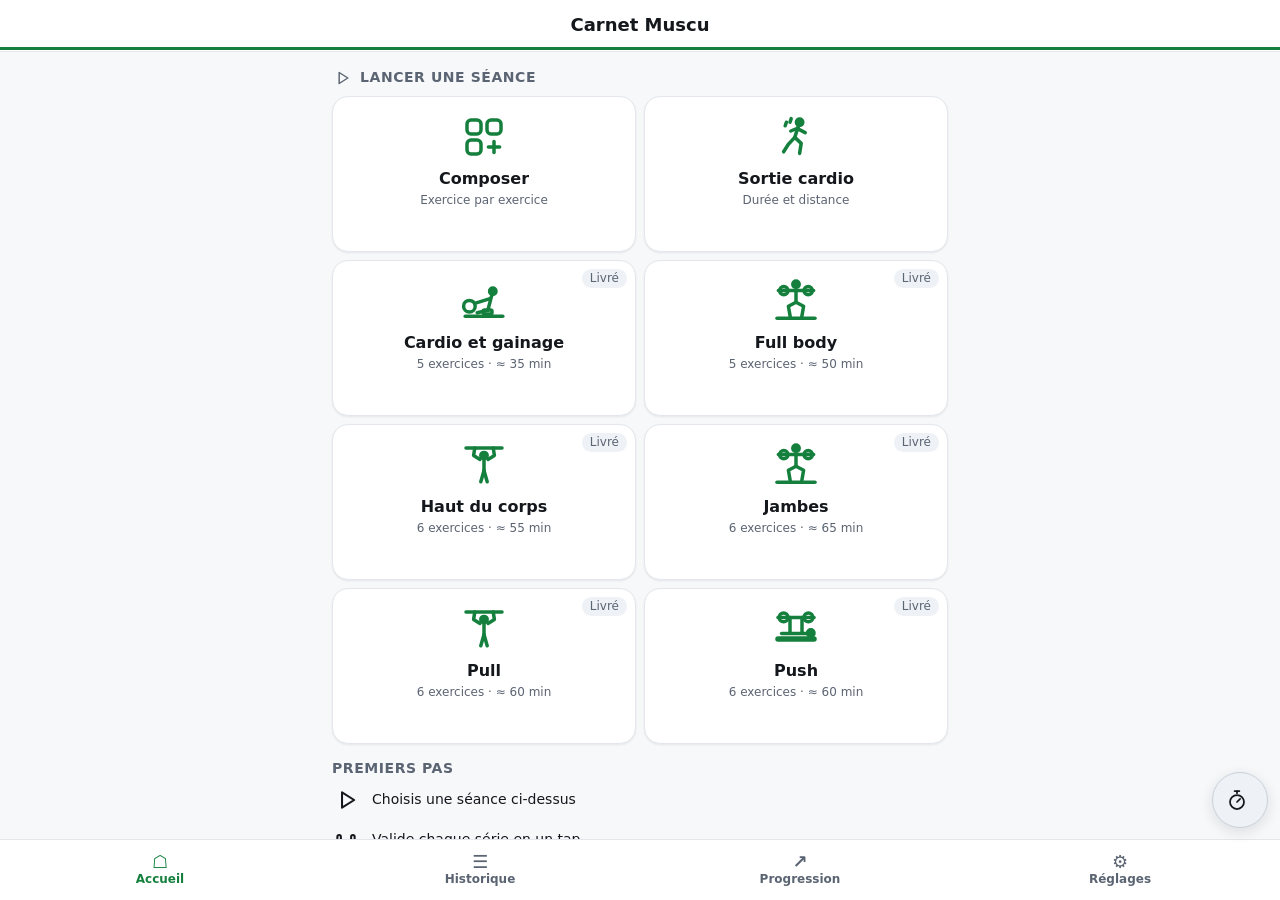
==== commit 6407f6b1: "v8 : volume par defaut, cumul de reps, double-tap vers la seance, panneau superpose - Progression : " ====
--- a/index.html
+++ b/index.html
@@ -131,6 +131,13 @@
      jamais une route : #/seance n'est donc jamais demonte par une action de saisie.
      ui/sheet.js pose lui aussi cette classe a l'ouverture : la poser ici la rend simplement vraie
      des le premier rendu. -->
+<!-- v8 : hote du PANNEAU SUPERPOSE. Une route marquee `panneau` (le detail d'une seance)
+     s'ouvre ici, PAR-DESSUS la vue de fond qui reste montee : fond floute, retour = fermeture.
+     Le routeur ne fait que muter hidden et data-ouvert, et monter la vue dans le corps. -->
+<div class="panneau-hote" id="panneau-hote" data-ouvert="non" hidden>
+  <div class="panneau-corps" id="panneau-corps" role="dialog" aria-modal="true" tabindex="-1"></div>
+</div>
+
 <div class="feuille-conteneur" id="conteneur-feuille" hidden></div>
 
 <!-- Pave numerique in-app. Separe de la feuille : il peut se superposer a une feuille ouverte
--- a/css/tokens.css
+++ b/css/tokens.css
@@ -14,17 +14,27 @@
   --texte: #14171c;
   --texte-attenue: #5b6472;
 
-  --accent: #1f5fd6;
+  /* v5 : theme VERT (retour utilisateur — le bleu est abandonne). Vert profond pour le
+     contraste du texte blanc, aplats tres doux : l'ensemble doit rester calme. */
+  --accent: #15803d;
   --accent-contraste: #ffffff; /* texte pose SUR l'accent */
-  --accent-doux: #e3ecfd; /* aplat teinte, pour les etats selectionnes */
+  --accent-doux: #e3f3e9; /* aplat teinte, pour les etats selectionnes */
+
+  /* v7 : palette CATEGORIQUE des series de courbes, validee (bande de luminance, chroma,
+     separation daltonisme, contraste — script du guide dataviz). ⚠ Ne JAMAIS colorer une serie
+     avec accent/succes : depuis le theme vert ce sont deux verts indistinguables — bug vecu. */
+  --graphique-1: #15803d;
+  --graphique-2: #7c3aed;
+  --graphique-3: #b45309;
+  --graphique-4: #0284c7;
 
   --succes: #0e7a52;
   --succes-doux: #dcf3e9;
   --alerte: #c62828;
   --alerte-doux: #fbe3e3;
 
-  --bordure: #d9dee6;
-  --bordure-forte: #b7c0cd;
+  --bordure: #e3e7ec;
+  --bordure-forte: #c9d1da;
 
   /* Voile d'assombrissement derriere une feuille basse. */
   --voile: rgba(12, 16, 24, 0.45);
@@ -47,9 +57,16 @@
     --texte: #eef1f6;
     --texte-attenue: #98a1b0;
 
-    --accent: #4f8cff;
-    --accent-contraste: #08101d; /* texte SOMBRE sur bleu clair : lisible bras tendu en salle */
-    --accent-doux: #1b2740;
+    --accent: #4ade80;
+    --accent-contraste: #06130b; /* texte SOMBRE sur vert clair : lisible bras tendu en salle */
+    --accent-doux: #14301f;
+
+    /* Palette de series du mode sombre : re-validee contre la surface sombre, pas un simple
+       eclaircissement de la palette claire. */
+    --graphique-1: #16a34a;
+    --graphique-2: #8b5cf6;
+    --graphique-3: #d97706;
+    --graphique-4: #0284c7;
 
     --succes: #3ddc97;
     --succes-doux: #16302a;
@@ -77,9 +94,14 @@
   --texte: #eef1f6;
   --texte-attenue: #98a1b0;
 
-  --accent: #4f8cff;
-  --accent-contraste: #08101d;
-  --accent-doux: #1b2740;
+  --accent: #4ade80;
+  --accent-contraste: #06130b;
+  --accent-doux: #14301f;
+
+  --graphique-1: #16a34a;
+  --graphique-2: #8b5cf6;
+  --graphique-3: #d97706;
+  --graphique-4: #0284c7;
 
   --succes: #3ddc97;
   --succes-doux: #16302a;
@@ -108,17 +130,22 @@
   --texte: #14171c;
   --texte-attenue: #5b6472;
 
-  --accent: #1f5fd6;
+  --accent: #15803d;
   --accent-contraste: #ffffff;
-  --accent-doux: #e3ecfd;
+  --accent-doux: #e3f3e9;
+
+  --graphique-1: #15803d;
+  --graphique-2: #7c3aed;
+  --graphique-3: #b45309;
+  --graphique-4: #0284c7;
 
   --succes: #0e7a52;
   --succes-doux: #dcf3e9;
   --alerte: #c62828;
   --alerte-doux: #fbe3e3;
 
-  --bordure: #d9dee6;
-  --bordure-forte: #b7c0cd;
+  --bordure: #e3e7ec;
+  --bordure-forte: #c9d1da;
 
   --voile: rgba(12, 16, 24, 0.45);
 
@@ -159,6 +186,8 @@
   --z-tiroir: 35;        /* tiroir du minuteur : au-dessus de la barre d'action et de la
                             navigation, mais SOUS la feuille et le pave — on doit pouvoir ouvrir
                             le pave numerique depuis le reglage libre du minuteur. */
+  --z-panneau: 38;       /* panneau superpose (detail de seance) : au-dessus du tiroir, SOUS la
+                            feuille — une confirmation ouverte depuis le panneau passe devant. */
   --z-feuille: 40;
   --z-pave: 50;
   --z-bandeau: 60;
--- a/css/v2.css
+++ b/css/v2.css
@@ -325,7 +325,10 @@
   cursor: pointer;
   transition: border-color var(--duree-courte), background var(--duree-courte);
 }
+/* ⚠ Le composeur pose aria-SELECTED (role=tablist), pas aria-pressed : sans ce selecteur, le
+   pack choisi ne se distinguait pas du tout — defaut releve par l'utilisateur. */
 .pack-tuile[aria-pressed='true'],
+.pack-tuile[aria-selected='true'],
 .pack-tuile[data-actif='oui'] {
   border-color: var(--accent);
   background: var(--accent-doux);
@@ -452,6 +455,9 @@
   cursor: pointer;
 }
 .ligne-commande-retirer { color: var(--alerte); border-color: var(--alerte); }
+/* Bouton « Monter » : le même chevron-bas que « Descendre », retourné. Sans cette règle les deux
+   flèches pointaient vers le bas et les deux boutons étaient indiscernables. */
+.chevron-inverse { transform: rotate(180deg); }
 
 .ligne-exercice-reglages {
   display: grid;
@@ -529,7 +535,10 @@
   cursor: pointer;
 }
 
-.tuile-detail {
+/* ⚠ .tuile-lancement est la TUILE (le bouton de la rangée « Lancer » de l'accueil). Cette règle
+   s'appelait .tuile-detail par erreur : le JS (views/accueil.js) réserve .tuile-detail au
+   SOUS-TEXTE de la tuile — la rangée entière restait donc sans style, sans aucune erreur. */
+.tuile-lancement {
   width: 148px;
   min-height: 132px;
   display: flex;
@@ -548,6 +557,7 @@
 }
 .tuile-icone { color: var(--accent); }
 .tuile-nom { font-weight: 600; font-size: var(--txt-s); line-height: 1.2; }
+.tuile-detail { font-size: var(--txt-xs); color: var(--texte-attenue); line-height: 1.3; }
 .pastille-origine {
   font-size: var(--txt-xs);
   padding: 1px var(--esp-2);
@@ -769,6 +779,24 @@
 .courbe-legende-item[aria-pressed='false'] .courbe-legende-nom { text-decoration: line-through; }
 .courbe-legende-marque { width: 12px; height: 12px; flex: 0 0 auto; }
 .courbe-legende-nom { font-size: var(--txt-xs); }
+
+/* ── Couleurs des séries comparées (1 à 4) ──────────────────────────────────
+   ui/chart.js pose data-serie="1..4" sur chaque tracé et sur sa pastille de légende, et promet
+   que le CSS les résout « via currentColor et les variables de thème ». Sans ces règles, les
+   quatre courbes héritaient toutes du bleu accent de .courbe et seule la forme des points les
+   distinguait. La propriété --serie-couleur, posée en ligne quand l'appelant fournit une couleur
+   explicite, garde toujours le dernier mot. Variables de thème uniquement, jamais de couleur en
+   dur : la bascule clair/sombre reste gratuite. */
+/* v7 : palette categorique dediee (--graphique-N, tokens.css) — accent/succes sont deux verts
+   depuis le theme v5 et rendaient les series indistinguables (retour utilisateur). */
+.courbe-serie[data-serie='1'],
+.courbe-legende-marque[data-serie='1'] { color: var(--serie-couleur, var(--graphique-1)); }
+.courbe-serie[data-serie='2'],
+.courbe-legende-marque[data-serie='2'] { color: var(--serie-couleur, var(--graphique-2)); }
+.courbe-serie[data-serie='3'],
+.courbe-legende-marque[data-serie='3'] { color: var(--serie-couleur, var(--graphique-3)); }
+.courbe-serie[data-serie='4'],
+.courbe-legende-marque[data-serie='4'] { color: var(--serie-couleur, var(--graphique-4)); }
 
 /* Comparer des kilos a des minutes n'a pas de sens : on le REFUSE explicitement plutot que de
    tracer un graphe absurde. */
@@ -823,6 +851,12 @@
 .confirmation-texte { font-size: var(--txt-m); }
 .confirmation-consequence { font-size: var(--txt-s); color: var(--alerte); font-weight: 600; }
 
+/* v4 : confirmation de suppression harmonisee (historique, detail, accueil). Les deux boutons
+   du pied — « Annuler » et « Supprimer » — s'empilent en pleine largeur au lieu de se partager
+   la rangee : la cible dangereuse ne peut plus etre touchee par accident en visant l'autre. */
+.feuille-confirmation .feuille-actions { flex-direction: column; }
+.feuille-confirmation .feuille-actions .bouton { flex: none; width: 100%; }
+
 /* ─────────────────────────────────────────────────────────────────────────────
    8. Seance et detail
    ───────────────────────────────────────────────────────────────────────────── */
@@ -904,26 +938,26 @@
   background: var(--surface);
 }
 
+/* v4 : GRILLE partagee, plus de defilement lateral. L'utilisateur voyait « 4 series » : les 8
+   etaient rendues mais 64 px chacune partaient hors champ. Desormais les colonnes se partagent
+   la largeur de l'ecran (minmax(0,1fr)) et TOUT est visible d'un coup, comme sur un carnet.
+   La variable --tab-cols est posee par la vue (majEntete) sur .tableau-defile. */
 .tab-entete,
 .tab-rangee {
-  display: flex;
-  width: max-content;
-  min-width: 100%;
+  display: grid;
+  grid-template-columns: 92px repeat(var(--tab-cols, 8), minmax(0, 1fr)) 30px;
+  width: 100%;
   align-items: stretch;
 }
 .tab-corps { display: flex; flex-direction: column; }
 .tab-rangee { border-top: 1px solid var(--bordure); }
 
-/* Colonne de gauche : l'exercice. STICKY pour rester lisible quand les series defilent. */
+/* Colonne de gauche : l'exercice (1re colonne de la grille, plus de sticky : rien ne defile). */
 .tab-coin,
 .tab-sport {
-  position: sticky;
-  left: 0;
-  z-index: 1;
-  flex: 0 0 132px;
-  width: 132px;
   background: var(--surface);
   border-right: 1px solid var(--bordure-forte);
+  min-width: 0;
 }
 .tab-coin {
   padding: var(--esp-2);
@@ -937,21 +971,23 @@
 }
 .tab-sport {
   display: flex;
-  align-items: center;
-  gap: var(--esp-2);
-  padding: var(--esp-2);
+  flex-direction: column;          /* 92 px de large : icone AU-DESSUS du nom, pas a cote */
+  align-items: center;
+  justify-content: center;
+  gap: 2px;
+  padding: var(--esp-1);
   border-top: 0;
   border-bottom: 0;
   border-left: 0;
   color: var(--texte);
-  text-align: left;
+  text-align: center;
   cursor: pointer;
   min-height: var(--cible-tactile);
 }
 .tab-sport-dessin { flex: 0 0 auto; color: var(--accent); display: grid; place-items: center; }
 .tab-sport-textes { display: flex; flex-direction: column; min-width: 0; }
 .tab-sport-nom {
-  font-size: var(--txt-s);
+  font-size: var(--txt-xs);
   font-weight: 600;
   line-height: 1.15;
   display: -webkit-box;
@@ -962,9 +998,8 @@
 .tab-sport-sous { font-size: var(--txt-xs); color: var(--texte-attenue); font-variant-numeric: tabular-nums; }
 
 .tab-col {
-  flex: 0 0 64px;
-  width: 64px;
-  padding: var(--esp-1);
+  min-width: 0;
+  padding: 2px 0;
   display: grid;
   place-items: center;
   font-size: var(--txt-xs);
@@ -973,32 +1008,44 @@
   font-variant-numeric: tabular-nums;
 }
 
-.tab-cellules { display: flex; align-items: stretch; }
+/* display:contents : les cellules deviennent des items DIRECTS de la grille de la rangee,
+   tout en laissant la vue reconstruire cette seule zone (contrat de rendu inchange). */
+.tab-cellules { display: contents; }
 
 /* Une case de serie : LA cible tactile du tableau. Les etats passent par data-etat, pas par des
    classes (voir l'assertion d'integrite de tests.html). */
 .tab-cellule {
-  flex: 0 0 64px;
-  width: 64px;
-  min-height: 64px;
+  min-width: 0;
+  min-height: 56px;
   display: flex;
   flex-direction: column;
   align-items: center;
   justify-content: center;
-  gap: 1px;
+  gap: 0;
+  padding: 2px 0;
   border: 0;
   border-left: 1px solid var(--bordure);
   background: none;
   color: var(--texte);
   cursor: pointer;
+  overflow: hidden;
 }
 .tab-cellule-grand {
-  font-size: var(--txt-l);
+  font-size: var(--txt-m);
   font-weight: 700;
   font-variant-numeric: tabular-nums;   /* les chiffres ne sautent pas d'une case a l'autre */
   line-height: 1.1;
-}
-.tab-cellule-petit { font-size: var(--txt-xs); color: var(--texte-attenue); font-variant-numeric: tabular-nums; }
+  max-width: 100%;
+  overflow: hidden;
+}
+.tab-cellule-petit {
+  font-size: 9px;
+  color: var(--texte-attenue);
+  font-variant-numeric: tabular-nums;
+  max-width: 100%;
+  overflow: hidden;
+  white-space: nowrap;
+}
 
 .tab-cellule[data-etat='faite'] { background: var(--succes-doux); }
 .tab-cellule[data-etat='faite'] .tab-cellule-grand { color: var(--succes); }
@@ -1054,6 +1101,189 @@
 }
 
 /* ─────────────────────────────────────────────────────────────────────────────
+   8 ter. Retours v3 — regles des ecrans retouches (l'agent de style est mort en
+   vol sur la limite de facturation : ces 19 regles ont ete ecrites a la main).
+   ───────────────────────────────────────────────────────────────────────────── */
+
+/* Seance : « Terminer » vit DANS la page, apres « + Ajouter un exercice ». */
+.terminer-en-page {
+  width: 100%;
+  min-height: var(--cible-geante);
+  margin-top: var(--esp-3);
+}
+
+/* Accueil pleine page : les lanceurs en GRILLE (fini le defilement lateral). */
+.grille-lanceurs {
+  display: grid;
+  grid-template-columns: repeat(2, 1fr);
+  gap: var(--esp-2);
+}
+.tuile-lanceur-icone { color: var(--accent); }
+.tuile-lanceur-nom { font-weight: 700; font-size: var(--txt-m); line-height: 1.2; }
+.tuile-lanceur-detail { font-size: var(--txt-xs); color: var(--texte-attenue); }
+
+/* Fin de seance simplifiee : un titre, le commentaire — plus de bilan chiffre. */
+.fin-titre { font-size: var(--txt-xl); font-weight: 700; margin: 0; }
+
+/* Detail d'une seance passee : reprend le TABLEAU de l'ecran de saisie. */
+.detail-tableau {
+  overflow-x: auto;
+  -webkit-overflow-scrolling: touch;
+  border: 1px solid var(--bordure);
+  border-radius: var(--rayon-l);
+  background: var(--surface);
+}
+
+/* Progression clarifiee : en-tete d'exercice, records en cartes, comparaison. */
+.entete-detail { display: flex; align-items: center; gap: var(--esp-3); }
+.entete-detail-picto { flex: 0 0 auto; color: var(--accent); }
+.entete-detail-nom { font-size: var(--txt-xl); font-weight: 700; margin: 0; }
+.bloc-detail { display: flex; flex-direction: column; gap: var(--esp-2); }
+.carte-record {
+  display: flex;
+  flex-direction: column;
+  gap: 2px;
+  padding: var(--esp-3);
+  border-radius: var(--rayon-m);
+  border: 1px solid var(--bordure);
+  background: var(--surface);
+  min-width: 108px;
+}
+.carte-record-valeur { font-size: var(--txt-l); font-weight: 700; font-variant-numeric: tabular-nums; }
+.carte-record-libelle { font-size: var(--txt-xs); color: var(--texte-attenue); text-transform: uppercase; letter-spacing: 0.03em; }
+.carte-record-date { font-size: var(--txt-xs); color: var(--texte-attenue); font-variant-numeric: tabular-nums; }
+.carte-record-vide { font-size: var(--txt-s); color: var(--texte-attenue); padding: var(--esp-3); }
+.lien-comparer {
+  font-size: var(--txt-s);
+  color: var(--accent);
+  background: none;
+  border: 0;
+  padding: var(--esp-1) 0;
+  cursor: pointer;
+}
+.zone-comparaison { display: flex; flex-wrap: wrap; align-items: center; gap: var(--esp-2); }
+.zone-comparaison-aide { font-size: var(--txt-s); color: var(--texte-attenue); }
+
+/* ─────────────────────────────────────────────────────────────────────────────
+   8 quater. Harmonisation de l'accueil (retour v4 : « icones pas la meme taille,
+   rien n'est identique »). Ce bloc vient en DERNIER et impose LA meme boite a
+   toutes les tuiles de lancement, quelle que soit leur variante.
+   ───────────────────────────────────────────────────────────────────────────── */
+
+/* v6 : selecteur DESCENDANT et non enfant direct — une seance type est enveloppee dans
+   .tuile-hote (pour poser son bouton crayon en frere, jamais de bouton dans un bouton). */
+.grille-lanceurs .tuile-lanceur {
+  position: relative;                 /* ancre de la pastille, qui ne decale plus rien */
+  width: 100%;
+  min-height: 156px;
+  display: flex;
+  flex-direction: column;
+  align-items: center;
+  justify-content: flex-start;
+  gap: var(--esp-1);
+  padding: var(--esp-3);
+  border: 1px solid var(--bordure);
+  border-radius: var(--rayon-l);
+  background: var(--surface);
+  box-shadow: var(--ombre-1);
+  color: var(--texte);
+  text-align: center;
+  cursor: pointer;
+}
+
+/* L'icone vit dans une BOITE de hauteur fixe : deux dessins d'encre differente (un simple « + »
+   contre une silhouette dense) occupent ainsi exactement le meme volume percu. */
+.grille-lanceurs .tuile-lanceur-icone {
+  height: 56px;
+  display: grid;
+  place-items: center;
+  color: var(--accent);
+}
+
+.grille-lanceurs .tuile-lanceur-nom {
+  font-weight: 700;
+  font-size: var(--txt-m);
+  line-height: 1.2;
+  display: -webkit-box;
+  -webkit-line-clamp: 1;
+  -webkit-box-orient: vertical;
+  overflow: hidden;
+}
+
+/* Toujours UNE ligne de detail, meme visuellement vide : c'est elle qui egalise les hauteurs. */
+.grille-lanceurs .tuile-lanceur-detail {
+  min-height: 1.25em;
+  font-size: var(--txt-xs);
+  color: var(--texte-attenue);
+  display: -webkit-box;
+  -webkit-line-clamp: 1;
+  -webkit-box-orient: vertical;
+  overflow: hidden;
+}
+
+.grille-lanceurs .pastille-origine {
+  position: absolute;
+  top: var(--esp-2);
+  right: var(--esp-2);
+}
+
+/* ─────────────────────────────────────────────────────────────────────────────
+   8 quinquies. Seances FAVORITES (v4) — coeur pour « refaire cette seance »
+   ───────────────────────────────────────────────────────────────────────────── */
+
+/* Coeur d'une ligne d'historique : meme boite que la poubelle voisine, mais en accent —
+   deux boutons rouges cote a cote se liraient comme deux dangers. */
+.historique-favori {
+  min-width: var(--cible-mini);
+  min-height: var(--cible-mini);
+  display: grid;
+  place-items: center;
+  border-radius: var(--rayon-s);
+  border: 1px solid var(--bordure);
+  background: var(--surface);
+  color: var(--accent);
+  cursor: pointer;
+  flex: 0 0 auto;
+}
+
+/* Pastille coeur, posee en coin de tuile sur l'accueil (absolue, comme pastille-origine). */
+.pastille-favori {
+  display: inline-grid;
+  place-items: center;
+  padding: 3px;
+  border-radius: var(--rayon-plein);
+  background: var(--accent-doux);
+  color: var(--accent);
+}
+.grille-lanceurs .pastille-favori {
+  position: absolute;
+  top: var(--esp-2);
+  right: var(--esp-2);
+}
+
+/* Detail d'une seance close : le bouton « Refaire cette séance » et sa note. */
+.zone-refaire { display: flex; flex-direction: column; gap: var(--esp-2); }
+.detail-refaire {
+  display: inline-flex;
+  align-items: center;
+  justify-content: center;
+  gap: var(--esp-2);
+  border: 1px solid var(--accent);
+  background: var(--accent-doux);
+  color: var(--accent);
+}
+.zone-refaire-note { font-size: var(--txt-xs); color: var(--texte-attenue); }
+
+/* Bascule favori sur une carte de routine : eteint = attenue, allume = accent plein.
+   L'etat passe par data-favori, jamais par une classe conditionnelle. */
+.bouton-favori { color: var(--texte-attenue); }
+.bouton-favori[data-favori='oui'] {
+  color: var(--accent);
+  border-color: var(--accent);
+  background: var(--accent-doux);
+}
+
+/* ─────────────────────────────────────────────────────────────────────────────
    9. Accessibilite et mouvement
    ───────────────────────────────────────────────────────────────────────────── */
 
@@ -1066,3 +1296,575 @@
     transition-duration: 0.01ms !important;
   }
 }
+
+/* ── Double courbe « Poids + reps » (ui/chart.js a deux echelles Y) ──────────
+   Les etiquettes Y de chaque echelle prennent la couleur de LEUR serie via data-serie,
+   memes teintes que .courbe-serie : le lien echelle <-> trace se lit d'un coup d'oeil. */
+.courbe-etiquette-y[data-serie='1'] { fill: var(--serie-couleur, var(--graphique-1)); }
+.courbe-etiquette-y[data-serie='2'] { fill: var(--serie-couleur, var(--graphique-2)); }
+.courbe-etiquette-y[data-serie='3'] { fill: var(--serie-couleur, var(--graphique-3)); }
+.courbe-etiquette-y[data-serie='4'] { fill: var(--serie-couleur, var(--graphique-4)); }
+
+/* Bascule « Poids + reps » de la vue progression. */
+.bouton-double-courbe {
+  align-self: flex-start;
+  display: inline-flex;
+  align-items: center;
+  gap: var(--esp-1);
+  padding: var(--esp-1) var(--esp-3);
+  border: 1px solid var(--bordure);
+  border-radius: 999px;
+  background: var(--surface);
+  color: var(--texte-attenue);
+  font-size: var(--txt-s);
+  font-weight: 600;
+}
+.bouton-double-courbe[aria-pressed='true'] {
+  border-color: var(--accent);
+  color: var(--accent);
+  background: color-mix(in srgb, var(--accent) 12%, transparent);
+}
+
+/* ── Date de seance modifiable (detail d'historique) ───────────────────────── */
+.detail-date-rangee {
+  display: flex;
+  align-items: center;
+  justify-content: space-between;
+  gap: var(--esp-2);
+  flex-wrap: wrap;
+}
+.bouton-date {
+  display: inline-flex;
+  align-items: center;
+  gap: var(--esp-1);
+  font-size: var(--txt-s);
+}
+.editeur-date {
+  display: flex;
+  flex-direction: column;
+  gap: var(--esp-3);
+}
+/* ⚠ 16px minimum : en dessous, iOS zoome sur le champ au focus. */
+.champ-date-seance {
+  width: 100%;
+  min-height: 48px;
+  padding: var(--esp-2) var(--esp-3);
+  border: 1px solid var(--bordure);
+  border-radius: var(--rayon-m, 12px);
+  background: var(--surface);
+  color: var(--texte);
+  font-size: max(16px, 1rem);
+  font-variant-numeric: tabular-nums;
+}
+
+/* ─────────────────────────────────────────────────────────────────────────────
+   10. v5 — epure visuelle (theme vert) et corrections de mise en page
+   ───────────────────────────────────────────────────────────────────────────── */
+
+/* Etat vide DANS une grille (« Mes exercices » de la progression) : il occupait UNE colonne de
+   la grille et s'ecrasait a gauche, texte casse mot a mot — il s'etale sur toute la largeur. */
+.grille-exercices > .etat-vide { grid-column: 1 / -1; }
+
+/* Titre de section : icone, libelle et compteur alignes et ESPACES — le compteur etait colle au
+   libelle (« EN COURS3 »). Il devient une petite pastille chiffree. */
+.section-titre {
+  display: flex;
+  align-items: center;
+  gap: var(--esp-2);
+}
+.compteur-section {
+  padding: 1px 8px;
+  border-radius: var(--rayon-plein);
+  background: var(--surface-haute);
+}
+
+/* Carte de seance en cours : le bouton de menu, frere du corps dans une colonne flex, s'etirait
+   en PLEINE LARGEUR (grand rectangle gris vide au milieu de la carte). Il devient un petit
+   bouton discret en coin ; le corps se reserve la place pour ne jamais passer dessous. */
+.carte-seance { position: relative; border-color: transparent; box-shadow: var(--ombre-1); }
+.carte-seance-corps { padding-right: 40px; }
+.carte-seance-menu {
+  position: absolute;
+  top: var(--esp-2);
+  right: var(--esp-2);
+  min-width: 40px;
+  min-height: 40px;
+  border: 0;
+  border-radius: var(--rayon-plein);
+  background: transparent;
+  color: var(--texte-attenue);
+}
+
+/* Menu d'une seance en cours (accueil) : quatre actions se partageaient une seule rangee et les
+   libelles debordaient (« Clôturer à la derni… ») — elles s'empilent en pleine largeur. */
+.menu-seance .feuille-actions { flex-direction: column; }
+.menu-seance .feuille-actions .bouton { flex: none; width: 100%; }
+
+/* Coeur de l'historique : l'etat « deja en favori » doit se VOIR — coeur plein sur fond teinte.
+   L'etat passe par aria-pressed (bouton a bascule), le CSS ne fait que le peindre. */
+.historique-favori[aria-pressed='true'] {
+  border-color: var(--accent);
+  background: var(--accent-doux);
+}
+.historique-favori[aria-pressed='true'] svg { fill: currentColor; }
+
+/* Champ « Renommer la séance » : meme regles que le champ de date (16px minimum, iOS). */
+.champ-nom-seance {
+  width: 100%;
+  min-height: 48px;
+  padding: var(--esp-2) var(--esp-3);
+  border: 1px solid var(--bordure);
+  border-radius: var(--rayon-m, 12px);
+  background: var(--surface);
+  color: var(--texte);
+  font-size: max(16px, 1rem);
+}
+
+/* Cellule du tableau avec lest : « +12,5 » doit tenir dans une colonne de ~30 px — chiffre
+   condense, jamais coupe en plein milieu. */
+.tab-cellule-petit { font-size: 8px; letter-spacing: -0.02em; }
+
+/* ─────────────────────────────────────────────────────────────────────────────
+   11. v5 — reglages regroupes
+   ───────────────────────────────────────────────────────────────────────────── */
+
+/* L'ecran de reglages devient une pile de cartes repliables (<details> natifs, zero JS
+   d'accordeon). Une seule est ouverte par defaut : « Donnees », celle qui porte l'export.
+   Aucune couleur en dur : tout vient des variables de tokens.css, le theme vert et le mode
+   sombre s'appliquent donc sans regle supplementaire. */
+.pli-reglages {
+  margin: 0 var(--esp-3);
+  background: var(--surface);
+  border: 1px solid var(--bordure);
+  border-radius: var(--rayon-l);
+  /* Les lignes internes pleine largeur (ligne-reglage, rapport d'import) respectent le rayon. */
+  overflow: hidden;
+}
+
+/* Le summary est LA cible tactile du groupe : icone accent, titre, chevron — rien d'autre. */
+.pli-reglages-titre {
+  display: flex;
+  align-items: center;
+  gap: var(--esp-3);
+  min-height: var(--cible-mini);
+  padding: var(--esp-3) var(--esp-4);
+  font-weight: 600;
+  cursor: pointer;
+  /* Marqueur natif retire : le chevron dedie est la seule fleche du summary. */
+  list-style: none;
+  -webkit-user-select: none;
+  user-select: none;
+}
+.pli-reglages-titre::-webkit-details-marker { display: none; }
+
+.pli-reglages-icone {
+  flex: none;
+  color: var(--accent);
+}
+
+/* Le libelle pousse le chevron contre le bord droit de la carte. */
+.pli-reglages-libelle {
+  flex: 1;
+  min-width: 0;
+}
+
+/* Chevron : pointe vers le bas ferme (« il y a plus »), pivote vers le haut quand le groupe
+   est ouvert. La rotation est purement decorative, l'etat reste porte par <details>. */
+.pli-reglages-chevron {
+  flex: none;
+  color: var(--texte-attenue);
+  transition: transform var(--duree-courte) var(--courbe-sortie);
+}
+details[open] > .pli-reglages-titre .pli-reglages-chevron { transform: rotate(180deg); }
+
+/* Corps du groupe : separe du titre par un filet, empile ses lignes comme l'ancien
+   groupe-reglages (les ligne-reglage / ligne-liste gardent leurs regles de components.css). */
+.pli-reglages-corps {
+  display: flex;
+  flex-direction: column;
+  border-top: 1px solid var(--bordure);
+  padding-bottom: var(--esp-2);
+}
+
+/* Sous-titre INTERNE a un groupe (« Maintenance », « Stockage », « Lieux d'entrainement ») :
+   meme voix discrete que groupe-reglages-titre, avec un filet qui separe les blocs. */
+.pli-sous-titre {
+  margin: var(--esp-3) 0 0;
+  padding: var(--esp-3) var(--esp-4) var(--esp-1);
+  border-top: 1px solid var(--bordure);
+  font-size: var(--txt-s);
+  font-weight: 700;
+  text-transform: uppercase;
+  letter-spacing: 0.04em;
+  color: var(--texte-attenue);
+}
+
+/* Le rapport d'import collait aux bords de la carte : respiration locale, sans toucher a la
+   regle d'origine de rapport-import (il sert aussi dans la feuille de confirmation). */
+.pli-reglages-corps .rapport-import { margin: 0 var(--esp-4) var(--esp-3); }
+
+/* ─────────────────────────────────────────────────────────────────────────────
+   12. v6 — seances types, composeur sur une ligne
+   ───────────────────────────────────────────────────────────────────────────── */
+
+/* Enveloppe d'une tuile de seance type : la tuile + son bouton crayon, freres.
+   display:flex pour que la tuile epouse la cellule de grille entiere. */
+.tuile-hote {
+  position: relative;
+  display: flex;
+}
+
+/* Crayon de gestion en coin de tuile (renommer, modifier, supprimer). Discret : la tuile reste
+   le geste principal (lancer), le crayon est un satellite. */
+.tuile-gerer {
+  position: absolute;
+  top: var(--esp-1);
+  right: var(--esp-1);
+  min-width: 36px;
+  min-height: 36px;
+  display: grid;
+  place-items: center;
+  border: 0;
+  border-radius: var(--rayon-plein);
+  background: transparent;
+  color: var(--texte-attenue);
+  cursor: pointer;
+}
+
+/* Composeur v6 : UNE seule ligne par exercice — icone, nom (ellipse en premier), puces-valeurs,
+   commandes. Ecrase la mise en page en colonne de .ligne-exercice. */
+.ligne-exercice-compacte {
+  display: flex;
+  flex-direction: row;
+  align-items: center;
+  gap: var(--esp-2);
+  min-height: var(--cible-tactile);
+}
+.ligne-exercice-compacte .ligne-exercice-dessin {
+  flex: 0 0 auto;
+  display: grid;
+  place-items: center;
+  color: var(--accent);
+}
+.ligne-exercice-compacte .ligne-exercice-nom {
+  flex: 1 1 auto;
+  min-width: 0;
+  overflow: hidden;
+  text-overflow: ellipsis;
+  white-space: nowrap;
+  font-weight: 600;
+}
+.ligne-exercice-compacte .ligne-exercice-commandes {
+  flex: 0 0 auto;
+  display: flex;
+  gap: 2px;
+}
+
+.ligne-exercice-puces {
+  flex: 0 0 auto;
+  display: flex;
+  align-items: center;
+  gap: var(--esp-1);
+}
+
+/* Puce-valeur : le meme geste que les cases du tableau de seance — un tap ouvre le pave.
+   data-vide='oui' = valeur encore libre (« Lesté », « Distance ») : rendue en attenue. */
+.puce-valeur {
+  min-height: var(--cible-mini);
+  padding: 0 var(--esp-2);
+  display: inline-flex;
+  align-items: center;
+  justify-content: center;
+  border: 1px solid var(--bordure);
+  border-radius: var(--rayon-plein);
+  background: var(--surface);
+  color: var(--texte);
+  font-size: var(--txt-s);
+  font-weight: 700;
+  font-variant-numeric: tabular-nums;
+  white-space: nowrap;
+  cursor: pointer;
+}
+.puce-valeur[data-vide='oui'] {
+  color: var(--texte-attenue);
+  font-weight: 600;
+}
+.puce-valeur-texte { pointer-events: none; }
+
+/* ─────────────────────────────────────────────────────────────────────────────
+   13. v7 — courbes lisibles, composeur aere, navigation superposee
+   ───────────────────────────────────────────────────────────────────────────── */
+
+/* « Poids + reps » : DEUX graphes empiles (jamais deux echelles Y sur un meme graphe).
+   Chaque graphe porte un mini-titre a pastille coloree — le lien titre <-> trace. */
+.courbe-pile-titre {
+  display: flex;
+  align-items: center;
+  gap: var(--esp-2);
+  margin: var(--esp-3) 0 var(--esp-1);
+  font-size: var(--txt-s);
+  font-weight: 700;
+  color: var(--texte);
+}
+.courbe-pile-titre .courbe-legende-marque { font-size: 14px; line-height: 1; }
+
+/* Chaque graphe est ENVELOPPE : la couleur posee ici descend par currentColor jusqu'au trace
+   et aux points — en mono-serie le moteur ne pose aucun groupe .courbe-serie, une regle par
+   serie n'aurait aucune prise (bug attrape en verification navigateur). */
+.courbe-pile { margin-top: var(--esp-2); }
+.courbe-pile-poids .courbe { color: var(--graphique-1); }
+.courbe-pile-reps .courbe { color: var(--graphique-2); }
+
+/* Composeur : le juste milieu (retour v7 — « avant trop d'espace, maintenant trop serre »).
+   Chaque exercice devient une CARTE d'une ligne : respiration interne, icone posee dans une
+   pastille teintee, commandes reduites mais espacees. */
+.selection-lignes {
+  display: flex;
+  flex-direction: column;
+  gap: var(--esp-2);
+}
+.ligne-exercice-compacte {
+  min-height: 64px;
+  padding: var(--esp-2) var(--esp-3);
+  gap: var(--esp-3);
+  background: var(--surface);
+  border: 1px solid var(--bordure);
+  border-radius: var(--rayon-l);
+  box-shadow: var(--ombre-1);
+}
+.ligne-exercice-compacte .ligne-exercice-dessin {
+  width: 40px;
+  height: 40px;
+  border-radius: var(--rayon-m);
+  background: var(--accent-doux);
+}
+.ligne-exercice-compacte .ligne-commande {
+  min-width: 32px;
+  min-height: 32px;
+  border: 0;
+  background: transparent;
+  color: var(--texte-attenue);
+}
+.ligne-exercice-compacte .ligne-commande-retirer { color: var(--alerte); }
+.ligne-exercice-compacte .puce-valeur { min-height: 40px; }
+
+/* Navigation superposee (v7) : l'arriere-plan d'une feuille est legerement FLOUTE — la page
+   reste visible derriere, on comprend qu'on n'a pas change d'ecran. */
+.feuille-conteneur[data-ouvert='oui'] {
+  -webkit-backdrop-filter: blur(5px);
+  backdrop-filter: blur(5px);
+}
+
+/* Chaque ecran ENTRE en fondu-glisse : la navigation se lit comme une superposition fluide,
+   pas comme un changement de page sec. Desactive avec prefers-reduced-motion (section 9). */
+@keyframes vue-entree {
+  from { opacity: 0; transform: translateY(10px); }
+  to { opacity: 1; transform: none; }
+}
+.vue { animation: vue-entree var(--duree-moyenne) var(--courbe-sortie); }
+
+@media (prefers-reduced-motion: reduce) {
+  .vue { animation: none; }
+  .feuille-conteneur[data-ouvert='oui'] { -webkit-backdrop-filter: none; backdrop-filter: none; }
+}
+
+/* ─────────────────────────────────────────────────────────────────────────────
+   14. v7 — vue anatomique (choisir par muscle)
+   ───────────────────────────────────────────────────────────────────────────── */
+
+/* Bouton « corps humain » : en haut a droite de la zone de choix, au bout de la barre de
+   recherche du composeur. Meme gabarit tactile que le champ qu'il accompagne. */
+.bouton-anatomie {
+  flex: 0 0 auto;
+  min-height: var(--cible-tactile);
+  display: inline-flex;
+  align-items: center;
+  justify-content: center;
+  border: 1px solid var(--bordure);
+  border-radius: var(--rayon-m);
+  background: var(--surface);
+  color: var(--accent);
+}
+.bouton-anatomie:active {
+  background: var(--accent-doux);
+  border-color: var(--accent);
+}
+
+/* Les deux ecorches cote a cote (face + dos), centres, largeur bornee : au-dela, la planche
+   devient une affiche et repousse les resultats hors de l'ecran. */
+.silhouette {
+  display: flex;
+  justify-content: center;
+  gap: var(--esp-4);
+  max-width: 340px;
+  margin: 0 auto;
+}
+.silhouette-vue {
+  flex: 1 1 0;
+  min-width: 0;
+  max-width: 150px;
+  margin: 0;
+  display: flex;
+  flex-direction: column;
+  align-items: center;
+  gap: var(--esp-1);
+}
+.silhouette-dessin {
+  width: 100%;
+  height: auto;
+  color: var(--texte);
+}
+.silhouette-legende {
+  font-size: var(--txt-xs);
+  font-weight: 600;
+  text-transform: uppercase;
+  letter-spacing: 0.06em;
+  color: var(--texte-attenue);
+}
+
+/* Contour du corps (non tapable) un peu plus affirme, stries internes en filigrane :
+   c'est le contraste des epaisseurs qui donne l'effet « planche anatomique ». */
+.silhouette-trait { stroke-width: 1.6; }
+.silhouette-strie { stroke-width: 0.7; opacity: 0.5; }
+
+/* Groupes musculaires tapables. fill TRANSPARENT et non none : c'est ce qui rend l'INTERIEUR
+   de la zone sensible au tap, pas seulement son trace ; pointer-events double la garantie. */
+.silhouette-groupe { outline: none; }
+.silhouette-dessin [data-groupe] {
+  fill: transparent;
+  cursor: pointer;
+  pointer-events: all;
+  transition: fill var(--duree-courte);
+}
+.silhouette-dessin [data-groupe]:hover,
+.silhouette-dessin [data-groupe]:focus-visible {
+  fill: var(--accent-doux);
+}
+.silhouette-dessin [data-groupe][data-actif='oui'] {
+  fill: var(--accent-doux);
+  stroke: var(--accent);
+}
+
+/* Corps de la feuille anatomique : silhouette puis resultats, en colonne. */
+.anatomie {
+  display: flex;
+  flex-direction: column;
+  gap: var(--esp-4);
+}
+.anatomie-aide,
+.anatomie-vide {
+  font-size: var(--txt-s);
+  color: var(--texte-attenue);
+  text-align: center;
+  margin: 0;
+}
+.anatomie-resultats { padding-bottom: var(--esp-2); }
+.anatomie-titre {
+  font-size: var(--txt-s);
+  font-weight: 700;
+  text-transform: uppercase;
+  letter-spacing: 0.04em;
+  color: var(--texte-attenue);
+  margin: 0 0 var(--esp-2);
+}
+
+/* Une ligne de resultat : icone, nom (ellipse), lien video, bouton d'ajout — des FRERES,
+   jamais un bouton dans un bouton. */
+.anatomie-ligne {
+  display: flex;
+  align-items: center;
+  gap: var(--esp-3);
+  min-height: 48px;
+  padding: var(--esp-1) 0;
+  border-bottom: 1px solid var(--bordure);
+}
+.anatomie-ligne:last-child { border-bottom: 0; }
+.anatomie-dessin {
+  flex: 0 0 auto;
+  width: 32px;
+  display: grid;
+  place-items: center;
+  color: var(--accent);
+}
+.anatomie-nom {
+  flex: 1 1 auto;
+  min-width: 0;
+  overflow: hidden;
+  text-overflow: ellipsis;
+  white-space: nowrap;
+  font-weight: 600;
+}
+.anatomie-video,
+.anatomie-ajout {
+  flex: 0 0 auto;
+  display: inline-flex;
+  align-items: center;
+  justify-content: center;
+  min-width: var(--cible-mini);
+  min-height: var(--cible-mini);
+  border: 1px solid var(--bordure);
+  border-radius: var(--rayon-m);
+  background: var(--surface);
+  color: var(--texte-attenue);
+}
+.anatomie-ajout { color: var(--accent); cursor: pointer; }
+/* Etat « deja dans la selection » : coche sur fond teinte — le bouton n'invite plus, il confirme. */
+.anatomie-ajout[aria-pressed='true'] {
+  border-color: var(--accent);
+  background: var(--accent-doux);
+}
+
+/* La feuille peut etre haute : le corps defile (feuille-corps est deja defilable), on resserre
+   juste la respiration au-dessus de la silhouette. */
+.feuille-anatomie .feuille-corps { padding-top: var(--esp-3); }
+
+/* ─────────────────────────────────────────────────────────────────────────────
+   15. v8 — panneau superpose (routes `panneau` du routeur)
+   ───────────────────────────────────────────────────────────────────────────── */
+
+/* L'hote couvre l'ecran : voile + flou, la vue de fond reste visible et VIVANTE derriere.
+   hidden est pose/retire par le routeur ; data-ouvert pilote la transition. */
+.panneau-hote {
+  position: fixed;
+  inset: 0;
+  z-index: var(--z-panneau);
+  display: flex;
+  align-items: flex-end;
+  justify-content: center;
+  background: var(--voile);
+  -webkit-backdrop-filter: blur(5px);
+  backdrop-filter: blur(5px);
+  opacity: 0;
+  transition: opacity var(--duree-moyenne) var(--courbe-sortie);
+}
+.panneau-hote[data-ouvert='oui'] { opacity: 1; }
+
+/* Le corps est une grande carte montante : poignee visuelle en tete, coins hauts arrondis,
+   defilement interne. La vue s'y monte exactement comme dans <main>. */
+.panneau-corps {
+  width: 100%;
+  max-width: var(--largeur-max);
+  height: calc(94% - var(--safe-haut));
+  overflow-y: auto;
+  overscroll-behavior: contain;
+  -webkit-overflow-scrolling: touch;
+  background: var(--fond);
+  border-radius: var(--rayon-xl) var(--rayon-xl) 0 0;
+  box-shadow: var(--ombre-3);
+  padding: var(--esp-4) var(--esp-4) calc(var(--esp-6) + var(--safe-bas));
+  transform: translateY(24px);
+  transition: transform var(--duree-moyenne) var(--courbe-sortie);
+}
+.panneau-hote[data-ouvert='oui'] .panneau-corps { transform: none; }
+
+@media (prefers-reduced-motion: reduce) {
+  .panneau-hote, .panneau-corps { transition-duration: 0.01ms !important; }
+  .panneau-hote { -webkit-backdrop-filter: none; backdrop-filter: none; }
+}
+
+/* Aide discrete sous les courbes : le double-tap qui ouvre la seance ne se devine pas. */
+.courbe-aide {
+  margin-top: var(--esp-1);
+  font-size: var(--txt-xs);
+  color: var(--texte-attenue);
+}
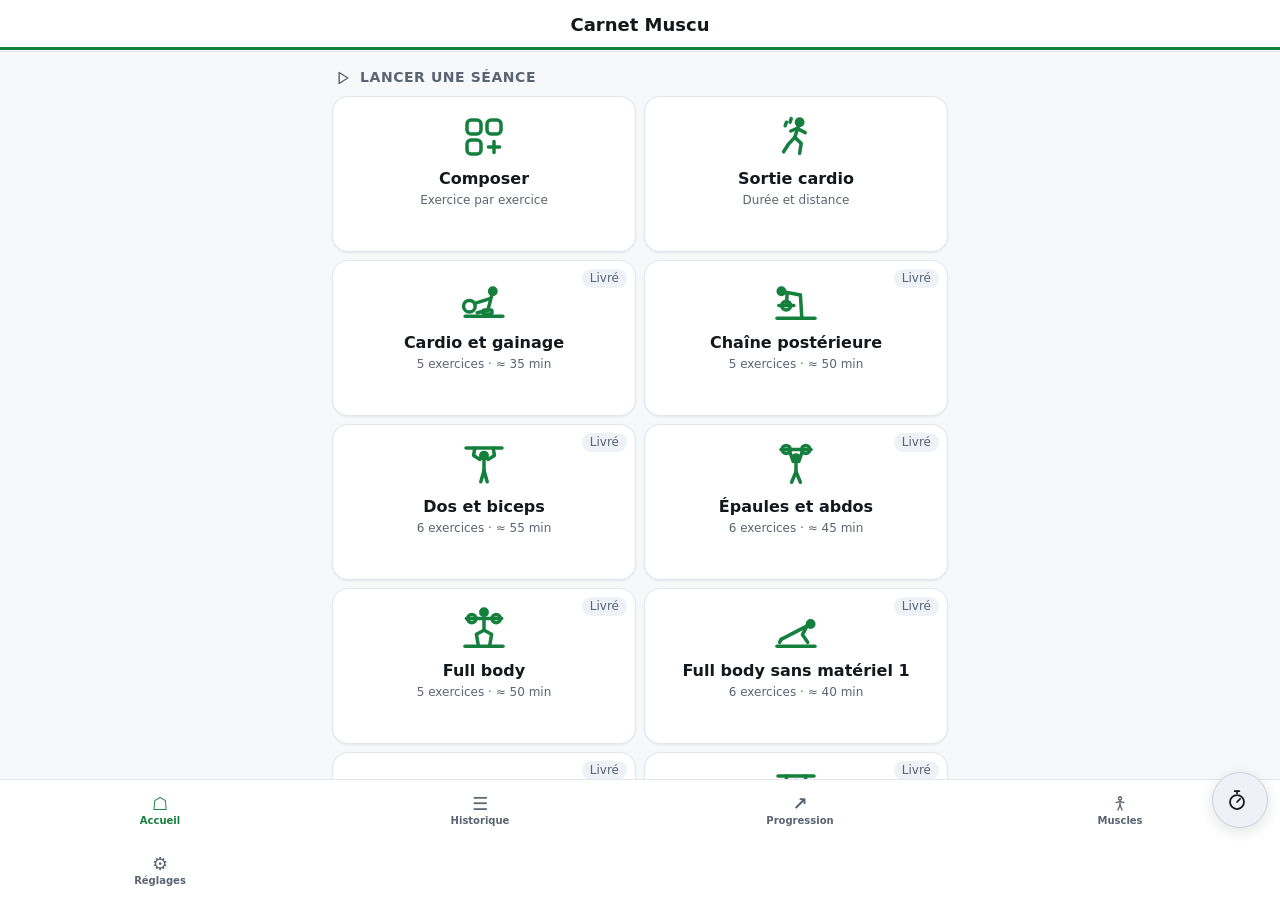
==== commit 25dcd21f: "v10 : onglet Muscles, ecorche detaille, fiches muscle+video, doublons retires - 5e onglet « Muscles " ====
--- a/index.html
+++ b/index.html
@@ -96,6 +96,11 @@
     <a class="nav-onglet" id="onglet-progression" href="#/progression" data-onglet="progression">
       <span class="nav-onglet-icone" aria-hidden="true">&#8599;</span><span class="nav-onglet-nom">Progression</span>
     </a>
+    <!-- v10 : 5e onglet — le corps humain. Icone SVG inline (aucun glyphe unicode ne dessine un
+         personnage correctement) ; statique comme le reste de la navigation, currentColor. -->
+    <a class="nav-onglet" id="onglet-muscles" href="#/muscles" data-onglet="muscles">
+      <span class="nav-onglet-icone" aria-hidden="true"><svg viewBox="0 0 24 24" width="18" height="18" fill="none" stroke="currentColor" stroke-width="1.75" stroke-linecap="round" stroke-linejoin="round"><circle cx="12" cy="4.4" r="2.1"/><path d="M12 7.2v6"/><path d="M6.8 10.2 12 8.4l5.2 1.8"/><path d="M12 13.2 9.2 20"/><path d="m12 13.2 2.8 6.8"/></svg></span><span class="nav-onglet-nom">Muscles</span>
+    </a>
     <a class="nav-onglet" id="onglet-reglages" href="#/reglages" data-onglet="reglages">
       <span class="nav-onglet-icone" aria-hidden="true">&#9881;</span><span class="nav-onglet-nom">Réglages</span>
     </a>
--- a/css/v2.css
+++ b/css/v2.css
@@ -1868,3 +1868,142 @@
   font-size: var(--txt-xs);
   color: var(--texte-attenue);
 }
+
+/* ─────────────────────────────────────────────────────────────────────────────
+   15. v8 — bulle de courbe fermable
+   ───────────────────────────────────────────────────────────────────────────── */
+
+/* La bulle porte desormais une croix : texte + bouton alignes. Le fond/position viennent de la
+   regle d'origine (components.css) ; on ne fait qu'organiser l'interieur. */
+.courbe-bulle {
+  display: flex;
+  align-items: center;
+  gap: var(--esp-1);
+}
+.courbe-bulle-texte { min-width: 0; }
+.courbe-bulle-fermer {
+  flex: 0 0 auto;
+  min-width: 26px;
+  min-height: 26px;
+  display: grid;
+  place-items: center;
+  border: 0;
+  border-radius: var(--rayon-plein);
+  background: transparent;
+  color: inherit;
+  cursor: pointer;
+  font-size: 13px;
+  line-height: 1;
+}
+
+/* ─────────────────────────────────────────────────────────────────────────────
+   16. v9 — onglets de metriques equilibres, stepper de charge en ligne
+   ───────────────────────────────────────────────────────────────────────────── */
+
+/* Les onglets de metriques occupent TOUTE la largeur (l'onglet « Répétitions max » a disparu,
+   la place a droite restait vide — retour utilisateur). ⚠ Meme specificite que la regle
+   historique .vue-progression .metriques .segment (flex: 0 0 auto), qu'elle doit battre. */
+.metriques { display: flex; gap: var(--esp-2); }
+.vue-progression .metriques .segment {
+  flex: 1 1 0;
+  min-width: 0;
+  padding: 0 var(--esp-2);
+  white-space: nowrap;
+}
+
+/* Stepper de charge/lest dans la ligne compacte du composeur : boutons reduits mais tapables,
+   valeur toujours visible — le tap au milieu ouvre le pave (contrat stepper.js).
+   ⚠ Budget de largeur SERRE (mesure a 349px utiles) : dessin 32 + nom (flex, ellipse) +
+   stepper ~130 + commandes 84 + gaps. Le nom est le seul a retrecir. */
+.ligne-exercice-compacte { gap: var(--esp-2); }
+.ligne-exercice-compacte .ligne-exercice-dessin { width: 32px; height: 32px; }
+.ligne-charge-stepper { flex: 0 0 auto; }
+.ligne-exercice-compacte .stepper {
+  gap: 2px;
+  /* ⚠ Le stepper de base est une GRILLE aux pistes taillees pour l'ecran de saisie (56px par
+     bouton) : imposer une largeur aux boutons ne retrecit PAS les pistes. On redefinit les
+     colonnes — c'est ELLES qui font la largeur. */
+  grid-template-columns: 28px minmax(44px, auto) 28px;
+  min-width: 0;
+  width: auto;
+  padding: 0;
+}
+.ligne-exercice-compacte .stepper-bouton {
+  min-width: 28px;
+  width: 28px;
+  min-height: 32px;
+  padding: 0;
+}
+.ligne-exercice-compacte .stepper-valeur {
+  min-width: 40px;
+  max-width: 64px;
+  padding: 0 2px;
+  font-size: var(--txt-m);
+  overflow: hidden;
+}
+.ligne-exercice-compacte .stepper-unite { font-size: var(--txt-xs); }
+.ligne-exercice-compacte .stepper-astuce { display: none; }
+/* Le NOM garde toujours une largeur lisible : c'est le stepper et les commandes qui cedent. */
+.ligne-exercice-compacte .ligne-exercice-nom { min-width: 72px; }
+.ligne-exercice-compacte .ligne-commande {
+  min-width: 28px;
+  width: 28px;
+  min-height: 28px;
+  padding: 0;
+}
+
+/* ─────────────────────────────────────────────────────────────────────────────
+   17. v10 — vue Muscles (5e onglet), fiche muscle de la seance
+   ───────────────────────────────────────────────────────────────────────────── */
+
+.vue-muscles { display: flex; flex-direction: column; gap: var(--esp-3); }
+.muscles-aide { font-size: var(--txt-s); color: var(--texte-attenue); line-height: 1.4; }
+
+.muscles-detail {
+  display: flex;
+  flex-direction: column;
+  gap: var(--esp-2);
+  padding: var(--esp-4);
+  background: var(--surface);
+  border: 1px solid var(--bordure);
+  border-radius: var(--rayon-l);
+  box-shadow: var(--ombre-1);
+}
+.muscles-role { line-height: 1.45; }
+.muscles-conseil {
+  line-height: 1.45;
+  color: var(--texte-attenue);
+  padding: var(--esp-2) var(--esp-3);
+  background: var(--accent-doux);
+  border-radius: var(--rayon-m);
+  color: var(--texte);
+}
+.muscles-sous-titre {
+  margin-top: var(--esp-2);
+  font-size: var(--txt-s);
+  font-weight: 700;
+  text-transform: uppercase;
+  letter-spacing: 0.04em;
+  color: var(--texte-attenue);
+}
+/* Le nom d'exercice est un BOUTON vers sa progression : il garde l'apparence d'une ligne. */
+.muscles-vers-progression {
+  border: 0;
+  background: none;
+  text-align: left;
+  cursor: pointer;
+  color: var(--texte);
+}
+
+/* Fiche d'exercice en seance : la ligne muscle au-dessus des actions. */
+.fiche-muscle {
+  display: flex;
+  align-items: center;
+  gap: var(--esp-2);
+  padding: var(--esp-2) var(--esp-3);
+  color: var(--texte-attenue);
+}
+.fiche-muscle strong { color: var(--texte); }
+
+/* Cinq onglets au lieu de quatre : les libelles se serrent sans se couper. */
+.nav-onglet-nom { font-size: 10px; white-space: nowrap; overflow: hidden; text-overflow: ellipsis; max-width: 100%; }
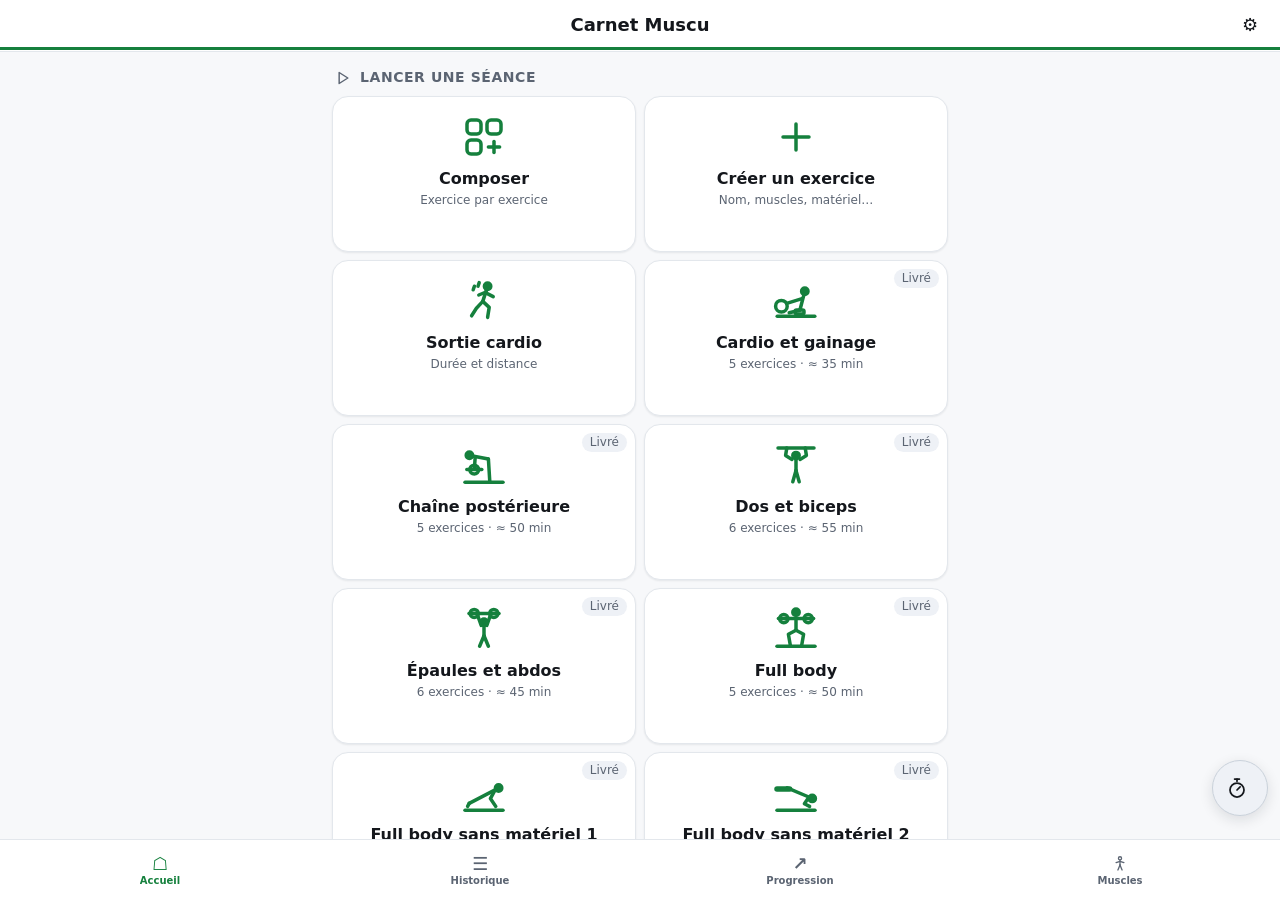
==== commit eb6565f8: "v11 : creation d'exercice complete, reglages hors nav, ecorche fibre, picker illustre, feuilles sans" ====
--- a/index.html
+++ b/index.html
@@ -101,9 +101,9 @@
     <a class="nav-onglet" id="onglet-muscles" href="#/muscles" data-onglet="muscles">
       <span class="nav-onglet-icone" aria-hidden="true"><svg viewBox="0 0 24 24" width="18" height="18" fill="none" stroke="currentColor" stroke-width="1.75" stroke-linecap="round" stroke-linejoin="round"><circle cx="12" cy="4.4" r="2.1"/><path d="M12 7.2v6"/><path d="M6.8 10.2 12 8.4l5.2 1.8"/><path d="M12 13.2 9.2 20"/><path d="m12 13.2 2.8 6.8"/></svg></span><span class="nav-onglet-nom">Muscles</span>
     </a>
-    <a class="nav-onglet" id="onglet-reglages" href="#/reglages" data-onglet="reglages">
-      <span class="nav-onglet-icone" aria-hidden="true">&#9881;</span><span class="nav-onglet-nom">Réglages</span>
-    </a>
+    <!-- v11 : Réglages n'est PLUS un onglet — l'engrenage vit dans l'en-tete de l'accueil
+         (views/accueil.js reutilise #btn-menu). La nav revient a 4 onglets : plus d'espace,
+         et le bouton flottant du minuteur ne chevauche plus le dernier onglet. -->
   </nav>
 
   <!-- BARRE D'ACTION BASSE — exactement DEUX zones, jamais quatre roles.
--- a/css/v2.css
+++ b/css/v2.css
@@ -248,11 +248,14 @@
 .tour-ecart { color: var(--texte-attenue); font-size: var(--txt-s); font-variant-numeric: tabular-nums; }
 .tours-vide { color: var(--texte-attenue); font-size: var(--txt-s); text-align: center; padding: var(--esp-3); }
 
-/* Bouton flottant d'ouverture — present sur tous les ecrans, au-dessus de la navigation. */
+/* Bouton flottant d'ouverture — present sur tous les ecrans, au-dessus de la navigation.
+   v11 : marge relevee (esp-5) — avec 5 onglets il chevauchait le dernier, qui ne restait
+   atteignable que par un liseré (bug rapporte). La nav est revenue a 4 onglets ET le bouton
+   garde une garde genereuse : les deux protections sont independantes. */
 .bouton-minuteur-flottant {
   position: fixed;
   right: calc(var(--esp-3) + var(--safe-droite));
-  bottom: calc(var(--hauteur-nav) + var(--esp-3) + var(--safe-bas));
+  bottom: calc(var(--hauteur-nav) + var(--esp-5) + var(--safe-bas));
   z-index: var(--z-barre);
   min-width: var(--cible-tactile);
   min-height: var(--cible-tactile);
@@ -2007,3 +2010,75 @@
 
 /* Cinq onglets au lieu de quatre : les libelles se serrent sans se couper. */
 .nav-onglet-nom { font-size: 10px; white-space: nowrap; overflow: hidden; text-overflow: ellipsis; max-width: 100%; }
+
+/* ─────────────────────────────────────────────────────────────────────────────
+   18. v11 — picker illustre
+   ───────────────────────────────────────────────────────────────────────────── */
+
+/* Lignes du selecteur d'exercice : pictogramme en tete, dans une pastille douce. */
+.picker-dessin {
+  flex: 0 0 auto;
+  width: 40px;
+  height: 40px;
+  display: grid;
+  place-items: center;
+  border-radius: var(--rayon-m);
+  background: var(--accent-doux);
+  color: var(--accent);
+}
+.picker-textes { flex: 1 1 auto; min-width: 0; }
+
+/* ─────────────────────────────────────────────────────────────────────────────
+   19. v11 — creation d'exercice (feuille complete)
+   ───────────────────────────────────────────────────────────────────────────── */
+
+.creer-exo { display: flex; flex-direction: column; gap: var(--esp-2); }
+
+.creer-exo-libelle {
+  margin-top: var(--esp-2);
+  font-size: var(--txt-s);
+  font-weight: 700;
+  text-transform: uppercase;
+  letter-spacing: 0.04em;
+  color: var(--texte-attenue);
+}
+.creer-exo-note { text-transform: none; letter-spacing: 0; font-weight: 400; }
+
+/* Champs natifs (admis hors ecran de seance) : >= 16px sinon iOS zoome au focus. */
+.creer-exo-champ {
+  width: 100%;
+  min-height: 48px;
+  padding: var(--esp-2) var(--esp-3);
+  border: 1px solid var(--bordure);
+  border-radius: var(--rayon-m);
+  background: var(--surface);
+  color: var(--texte);
+  font-size: max(16px, 1rem);
+  font-family: inherit;
+}
+.creer-exo-description { min-height: 72px; resize: vertical; }
+
+/* Tuiles de muscles : etat par aria-pressed, comme partout. */
+.creer-exo-grille { display: flex; flex-wrap: wrap; gap: var(--esp-1); }
+.creer-exo-muscle {
+  min-height: 40px;
+  padding: 0 var(--esp-3);
+  border: 1px solid var(--bordure);
+  border-radius: var(--rayon-plein);
+  background: var(--surface);
+  color: var(--texte-attenue);
+  font-size: var(--txt-s);
+  font-weight: 600;
+  cursor: pointer;
+}
+.creer-exo-muscle[aria-pressed='true'] {
+  border-color: var(--accent);
+  background: var(--accent-doux);
+  color: var(--accent);
+}
+
+.creer-exo-modes { flex-wrap: wrap; }
+.creer-exo-message { color: var(--alerte); font-size: var(--txt-s); font-weight: 600; }
+
+/* Tuile « Créer un exercice » de l'accueil : meme boite que les autres, trait discret. */
+.tuile-creer-exercice { border-style: dashed; }
